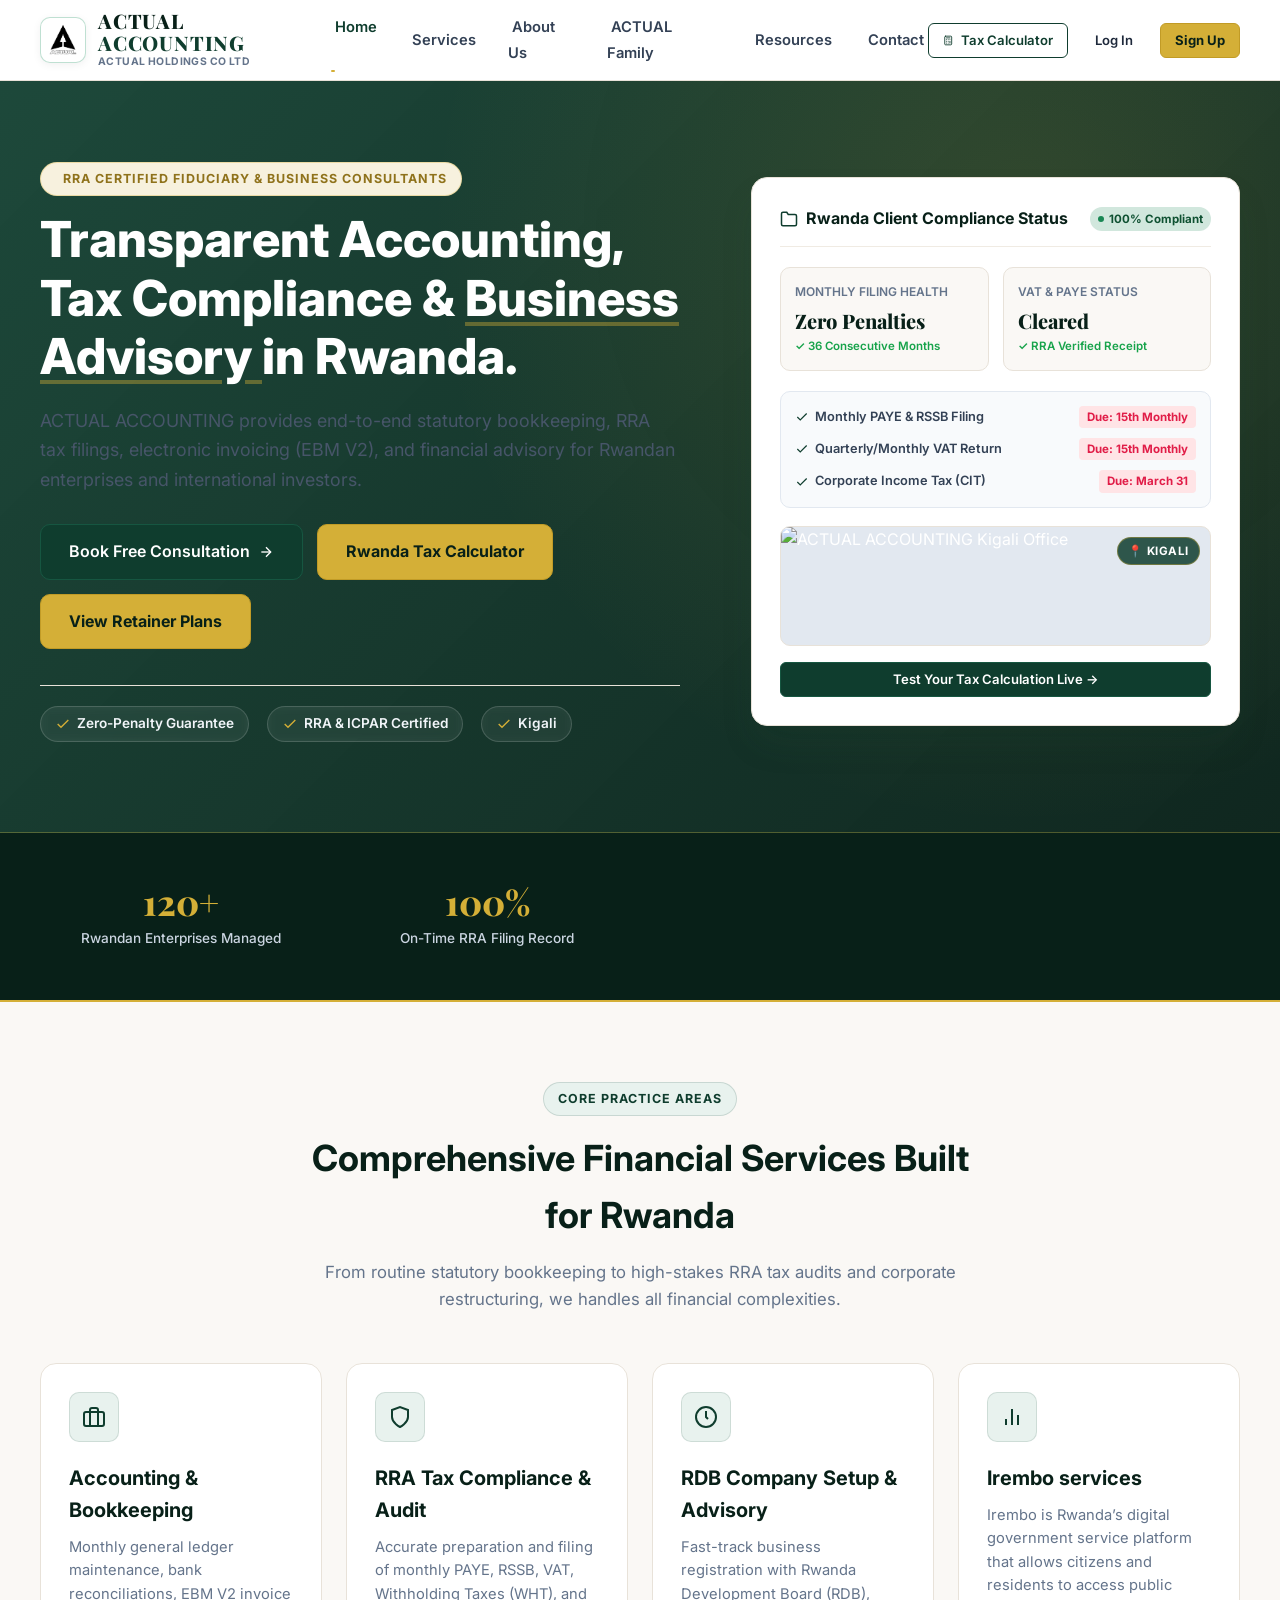
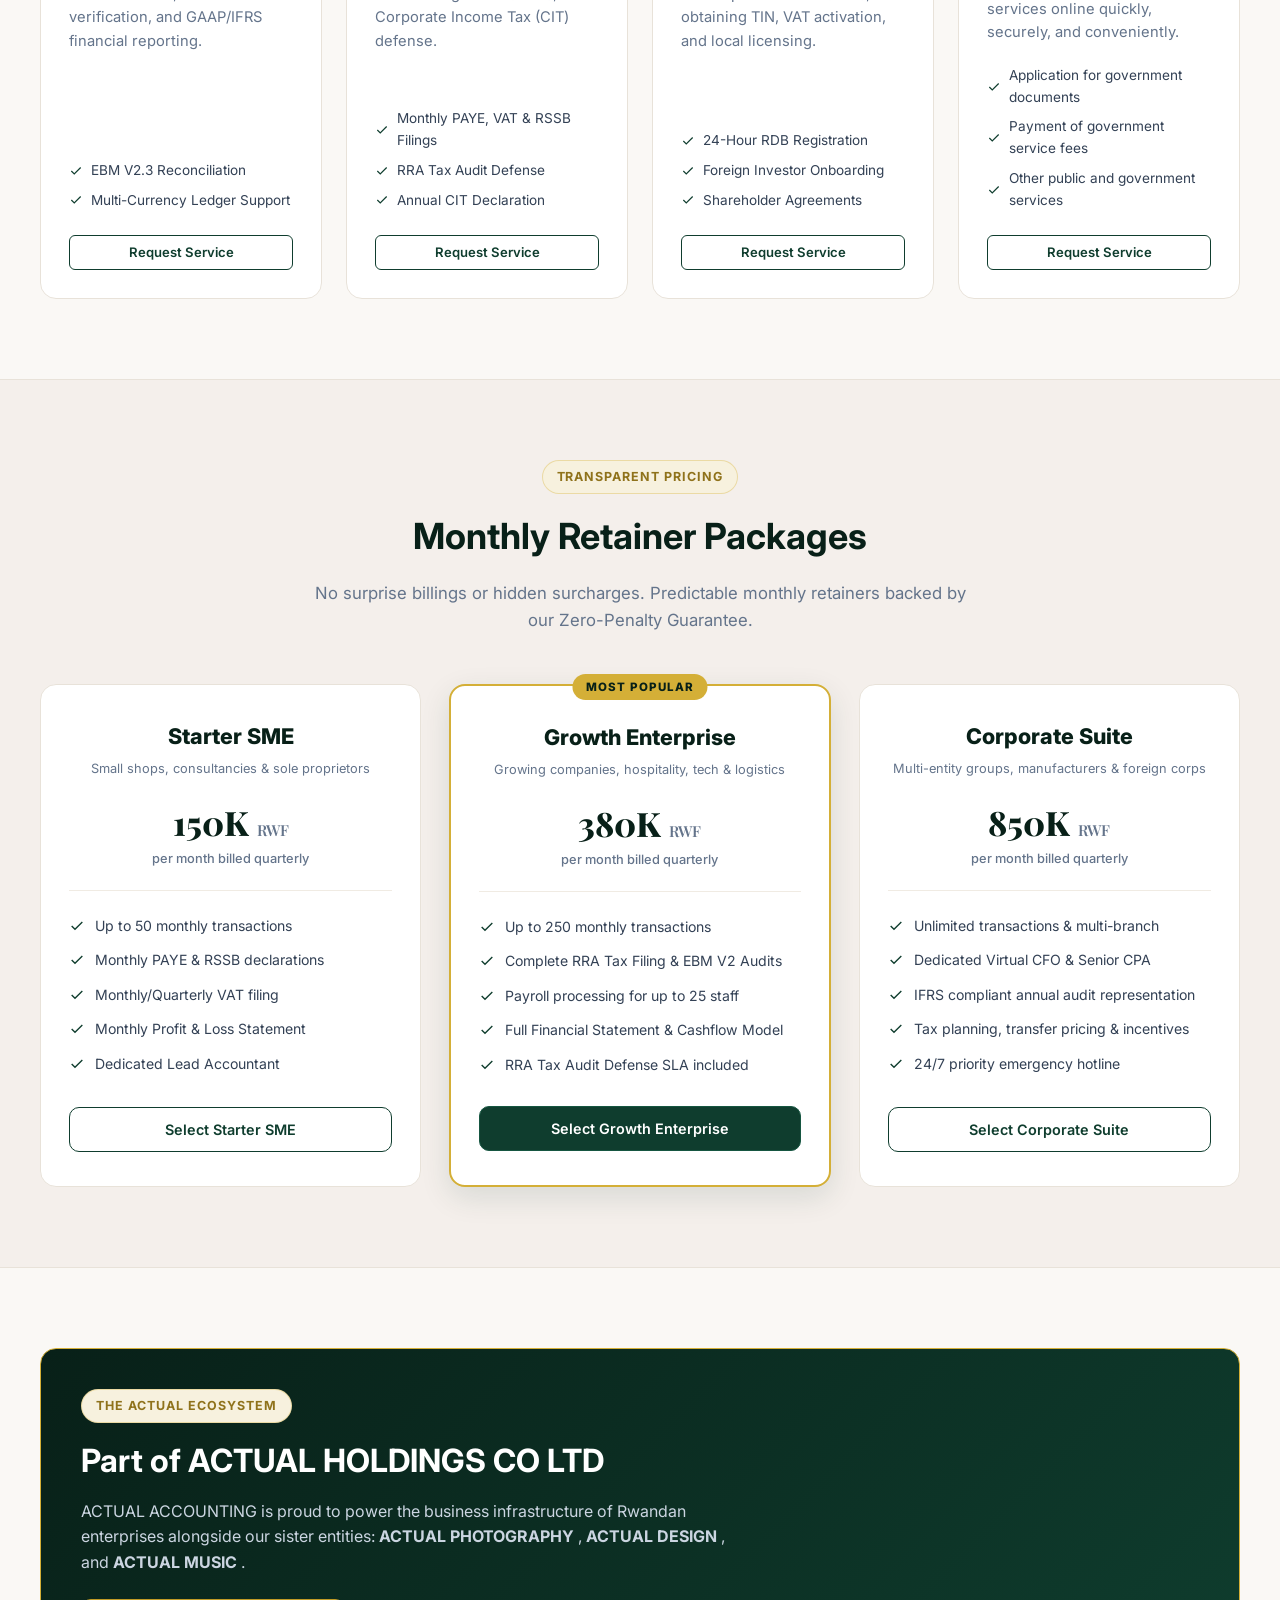
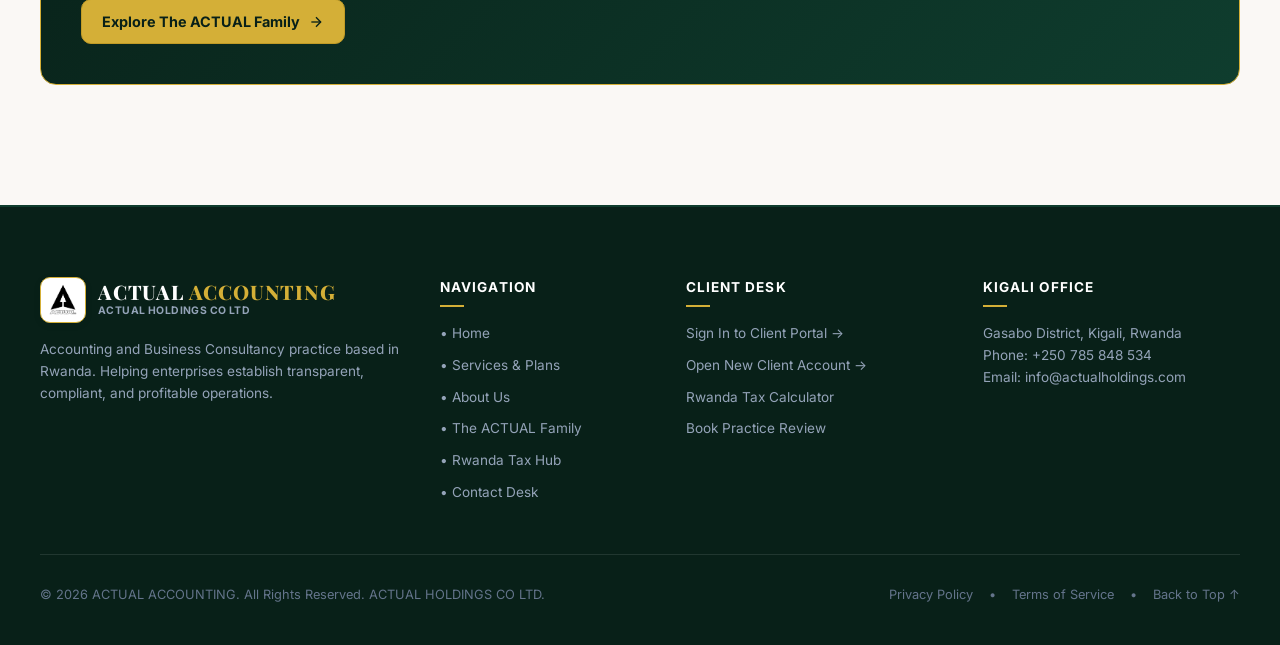
==== index.html @ 51adb491 "Add files via upload" ====
<!doctype html>
<!DOCTYPE html>
<html class="scroll-smooth" lang="en">
 <head>
  <meta charset="utf-8"/>
  <meta content="width=device-width, initial-scale=1.0" name="viewport"/>
  <title>
   ACTUAL ACCOUNTING | Business Consultancy &amp; Accounting Practice in Rwanda
  </title>
  <meta content="ACTUAL ACCOUNTING is an accounting and business consultancy practice based in Rwanda. A trading name (BDA) of ACTUAL HOLDINGS CO LTD." name="description"/>
  <!-- Google Fonts -->
  <link href="https://fonts.googleapis.com" rel="preconnect"/>
  <link crossorigin="" href="https://fonts.gstatic.com" rel="preconnect"/>
  <link href="https://fonts.googleapis.com/css2?family=Inter:wght@300;400;500;600;700;800&amp;family=Playfair+Display:ital,wght@0,400;0,600;0,700;0,800;1,400;1,600&amp;display=swap" rel="stylesheet"/>
  <link href="style.css" rel="stylesheet"/>
 </head>
 <body>
  <header class="navbar">
   <div class="container nav-container">
    <a class="brand-logo-link" href="#home" id="brand-logo-btn" onclick="navigateTo('home')" title="ACTUAL HOLDING - Home">
     <div class="brand-emblem">
      <img alt="ACTUAL HOLDING CO LTD Logo" src="actual-logo.jpeg"/>
     </div>
     <div class="brand-text-col">
      <div class="brand-main-title">
       ACTUAL
       <span>
        ACCOUNTING
       </span>
      </div>
      <div class="brand-tagline">
       ACTUAL HOLDINGS CO LTD
      </div>
     </div>
    </a>
    <!-- Desktop Navigation Links -->
    <nav>
     <ul class="nav-links">
      <li>
       <a class="nav-link" data-page="home" href="#home" onclick="navigateTo('home')">
        Home
       </a>
      </li>
      <li>
       <a class="nav-link" data-page="services" href="#services" onclick="navigateTo('services')">
        Services
       </a>
      </li>
      <li>
       <a class="nav-link" data-page="about" href="#about" onclick="navigateTo('about')">
        About Us
       </a>
      </li>
      <li>
       <a class="nav-link" data-page="family" href="#family" onclick="navigateTo('family')">
        ACTUAL Family
       </a>
      </li>
      <li>
       <a class="nav-link" data-page="resources" href="#resources" onclick="navigateTo('resources')">
        Resources
       </a>
      </li>
      <li>
       <a class="nav-link" data-page="contact" href="#contact" onclick="navigateTo('contact')">
        Contact
       </a>
      </li>
     </ul>
    </nav>
    <!-- Right Header Action Controls -->
    <div class="nav-actions">
     <button class="btn btn-outline btn-sm btn-calculator-nav" id="nav-calc-btn" onclick="openTaxModal()">
      <svg fill="none" height="15" stroke="currentColor" stroke-linecap="round" stroke-linejoin="round" stroke-width="2" viewbox="0 0 24 24" width="15">
       <rect height="20" rx="2" width="16" x="4" y="2">
       </rect>
       <line x1="8" x2="16" y1="6" y2="6">
       </line>
       <line x1="16" x2="16" y1="14" y2="18">
       </line>
       <path d="M16 10h.01">
       </path>
       <path d="M12 10h.01">
       </path>
       <path d="M8 10h.01">
       </path>
       <path d="M12 14h.01">
       </path>
       <path d="M8 14h.01">
       </path>
       <path d="M12 18h.01">
       </path>
       <path d="M8 18h.01">
       </path>
      </svg>
      <span>
       Tax Calculator
      </span>
     </button>
     <button class="btn btn-ghost btn-sm" id="nav-auth-btn" onclick="navigateTo('login')">
      Log In
     </button>
     <button class="btn btn-gold btn-sm" id="nav-signup-btn" onclick="navigateTo('signup')">
      Sign Up
     </button>
     <!-- Mobile Menu Trigger Button -->
     <button aria-label="Open Navigation Menu" class="mobile-menu-btn" onclick="openMobileMenu()">
      <svg fill="none" height="22" stroke="currentColor" stroke-width="2" viewbox="0 0 24 24" width="22">
       <line x1="3" x2="21" y1="12" y2="12">
       </line>
       <line x1="3" x2="21" y1="6" y2="6">
       </line>
       <line x1="3" x2="21" y1="18" y2="18">
       </line>
      </svg>
     </button>
    </div>
   </div>
  </header>
  <div class="mobile-drawer-overlay" id="mobile-drawer-overlay" onclick="closeMobileMenu()">
   <div class="mobile-drawer" onclick="event.stopPropagation()">
    <div class="drawer-header">
     <div style="display:flex; align-items:center; gap:10px;">
      <div class="brand-emblem" style="width:36px; height:36px;">
       <img alt="ACTUAL HOLDINGS CO LTD Logo" src="actual-logo.jpeg"/>
      </div>
      <div class="brand-main-title" style="font-size: 1.05rem;">
       ACTUAL
       <span>
        ACCOUNTING
       </span>
      </div>
     </div>
     <button class="btn btn-ghost btn-sm" onclick="closeMobileMenu()" style="font-size:1.2rem;">
      ✕
     </button>
    </div>
    <ul class="drawer-links">
     <li>
      <a class="drawer-link" data-page="home" href="#home" onclick="navigateTo('home')">
       Home
       <span>
        →
       </span>
      </a>
     </li>
     <li>
      <a class="drawer-link" data-page="services" href="#services" onclick="navigateTo('services')">
       Services
       <span>
        →
       </span>
      </a>
     </li>
     <li>
      <a class="drawer-link" data-page="about" href="#about" onclick="navigateTo('about')">
       About Us
       <span>
        →
       </span>
      </a>
     </li>
     <li>
      <a class="drawer-link" data-page="family" href="#family" onclick="navigateTo('family')">
       ACTUAL Family
       <span>
        →
       </span>
      </a>
     </li>
     <li>
      <a class="drawer-link" data-page="resources" href="#resources" onclick="navigateTo('resources')">
       Rwanda Tax Hub
       <span>
        →
       </span>
      </a>
     </li>
     <li>
      <a class="drawer-link" data-page="contact" href="#contact" onclick="navigateTo('contact')">
       Contact
       <span>
        →
       </span>
      </a>
     </li>
    </ul>
    <div class="drawer-actions">
     <button class="btn btn-outline" onclick="closeMobileMenu(); openTaxModal();">
      Rwanda Tax Calculator
     </button>
     <button class="btn btn-primary" onclick="closeMobileMenu(); openConsultationModal();">
      Book Consultation
     </button>
    </div>
   </div>
  </div>
  <div class="page-view active" id="page-home">
   <!-- Hero Section -->
   <section class="hero-section">
    <div class="container hero-grid">
     <div class="hero-content">
      <div class="section-badge gold-badge">
       <path d="M12 22s8-4 8-10V5l-8-3-8 3v7c0 6 8 10 8 10z">
       </path>
       <span>
        RRA Certified Fiduciary &amp; Business Consultants
       </span>
      </div>
      <h1 class="hero-title">
       Transparent Accounting, Tax Compliance &amp;
       <span class="highlight">
        Business Advisory
       </span>
       in Rwanda.
      </h1>
      <p class="hero-desc">
       ACTUAL ACCOUNTING provides end-to-end statutory bookkeeping, RRA tax filings, electronic invoicing (EBM V2), and financial advisory for Rwandan enterprises and international investors.
      </p>
      <div class="hero-ctas">
       <button class="btn btn-primary btn-lg" onclick="openConsultationModal()">
        <span>
         Book Free Consultation
        </span>
        <svg fill="none" height="16" stroke="currentColor" stroke-width="2" viewbox="0 0 24 24" width="16">
         <line x1="5" x2="19" y1="12" y2="12">
         </line>
         <polyline points="12 5 19 12 12 19">
         </polyline>
        </svg>
       </button>
       <button class="btn btn-gold btn-lg" onclick="openTaxModal()">
        <span>
         Rwanda Tax Calculator
        </span>
       </button>
       <button class="btn btn-gold btn-lg" onclick="navigateTo('services')">
        <span>
         View Retainer Plans
        </span>
       </button>
      </div>
      <div class="hero-trust-pills">
       <div class="trust-item">
        <svg fill="none" stroke="currentColor" stroke-width="2" viewbox="0 0 24 24">
         <polyline points="20 6 9 17 4 12">
         </polyline>
        </svg>
        <span>
         Zero-Penalty Guarantee
        </span>
       </div>
       <div class="trust-item">
        <svg fill="none" stroke="currentColor" stroke-width="2" viewbox="0 0 24 24">
         <polyline points="20 6 9 17 4 12">
         </polyline>
        </svg>
        <span>
         RRA &amp; ICPAR Certified
        </span>
       </div>
       <div class="trust-item">
        <svg fill="none" stroke="currentColor" stroke-width="2" viewbox="0 0 24 24">
         <polyline points="20 6 9 17 4 12">
         </polyline>
        </svg>
        <span>
         Kigali
        </span>
       </div>
      </div>
     </div>
     <!-- Hero Visual Preview Card -->
     <div class="hero-visual">
      <div class="hero-card">
       <div class="hero-card-header">
        <div class="hero-card-title">
         <svg fill="none" height="18" stroke="#0F3D2E" stroke-width="2" viewbox="0 0 24 24" width="18">
          <path d="M22 19a2 2 0 0 1-2 2H4a2 2 0 0 1-2-2V5a2 2 0 0 1 2-2h5l2 3h9a2 2 0 0 1 2 2z">
          </path>
         </svg>
         <span>
          Rwanda Client Compliance Status
         </span>
        </div>
        <div class="status-badge-active">
         <span class="status-dot">
         </span>
         <span>
          100% Compliant
         </span>
        </div>
       </div>
       <div class="hero-stats-row">
        <div class="stat-box">
         <div class="stat-box-label">
          Monthly Filing Health
         </div>
         <div class="stat-box-value">
          Zero Penalties
         </div>
         <div class="stat-box-sub">
          ✓ 36 Consecutive Months
         </div>
        </div>
        <div class="stat-box">
         <div class="stat-box-label">
          VAT &amp; PAYE Status
         </div>
         <div class="stat-box-value">
          Cleared
         </div>
         <div class="stat-box-sub">
          ✓ RRA Verified Receipt
         </div>
        </div>
       </div>
       <div class="compliance-timeline">
        <div class="timeline-item">
         <span class="timeline-name">
          <svg fill="none" height="14" stroke="#0F3D2E" stroke-width="2" viewbox="0 0 24 24" width="14">
           <polyline points="20 6 9 17 4 12">
           </polyline>
          </svg>
          Monthly PAYE &amp; RSSB Filing
         </span>
         <span class="timeline-date">
          Due: 15th Monthly
         </span>
        </div>
        <div class="timeline-item">
         <span class="timeline-name">
          <svg fill="none" height="14" stroke="#0F3D2E" stroke-width="2" viewbox="0 0 24 24" width="14">
           <polyline points="20 6 9 17 4 12">
           </polyline>
          </svg>
          Quarterly/Monthly VAT Return
         </span>
         <span class="timeline-date">
          Due: 15th Monthly
         </span>
        </div>
        <div class="timeline-item">
         <span class="timeline-name">
          <svg fill="none" height="14" stroke="#0F3D2E" stroke-width="2" viewbox="0 0 24 24" width="14">
           <polyline points="20 6 9 17 4 12">
           </polyline>
          </svg>
          Corporate Income Tax (CIT)
         </span>
         <span class="timeline-date">
          Due: March 31
         </span>
        </div>
       </div>
       <!-- Draft HQ Photo Slot in Hero Card -->
       <div class="draft-image-slot" style="margin-top:18px; height:120px;">
        <img alt="ACTUAL ACCOUNTING Kigali Office" referrerpolicy="no-referrer" src="/src/assets/images/hero_office_kigali_1786742261109.jpg"/>
        <span class="draft-badge">
         📍 Kigali
        </span>
       </div>
       <div style="margin-top:16px; text-align:center;">
        <button class="btn btn-primary btn-sm" onclick="openTaxModal()" style="width:100%;">
         Test Your Tax Calculation Live →
        </button>
       </div>
      </div>
     </div>
    </div>
   </section>
   <!-- Trust Metrics Strip -->
   <section class="metrics-strip">
    <div class="container">
     <div class="metrics-grid">
      <div class="metric-item">
       <div class="metric-num">
        120+
       </div>
       <div class="metric-label">
        Rwandan Enterprises Managed
       </div>
      </div>
      <div class="metric-item">
       <div class="metric-num">
        100%
       </div>
       <div class="metric-label">
        On-Time RRA Filing Record
       </div>
      </div>
     </div>
    </div>
   </section>
   <!-- Practice Areas Overview -->
   <section class="section-py">
    <div class="container">
     <div class="section-header">
      <div class="section-badge">
       Core Practice Areas
      </div>
      <h2 class="section-title">
       Comprehensive Financial Services Built for Rwanda
      </h2>
      <p class="section-subtitle">
       From routine statutory bookkeeping to high-stakes RRA tax audits and corporate restructuring, we handles all financial complexities.
      </p>
     </div>
     <div class="cards-grid">
      <!-- Card 1 -->
      <div class="card">
       <div class="card-icon">
        <svg fill="none" height="24" stroke="currentColor" stroke-width="2" viewbox="0 0 24 24" width="24">
         <rect height="14" rx="2" ry="2" width="20" x="2" y="7">
         </rect>
         <path d="M16 21V5a2 2 0 0 0-2-2h-4a2 2 0 0 0-2 2v16">
         </path>
        </svg>
       </div>
       <h3 class="card-title">
        Accounting &amp; Bookkeeping
       </h3>
       <p class="card-desc">
        Monthly general ledger maintenance, bank reconciliations, EBM V2 invoice verification, and GAAP/IFRS financial reporting.
       </p>
       <ul class="card-features">
        <li>
         <svg fill="none" stroke="currentColor" stroke-width="2" viewbox="0 0 24 24">
          <polyline points="20 6 9 17 4 12">
          </polyline>
         </svg>
         EBM V2.3 Reconciliation
        </li>
        <li>
         <svg fill="none" stroke="currentColor" stroke-width="2" viewbox="0 0 24 24">
          <polyline points="20 6 9 17 4 12">
          </polyline>
         </svg>
         Multi-Currency Ledger Support
        </li>
       </ul>
       <button class="btn btn-outline btn-sm" onclick="openConsultationModal('Accounting &amp; Bookkeeping')">
        Request Service
       </button>
      </div>
      <!-- Card 2 -->
      <div class="card">
       <div class="card-icon">
        <svg fill="none" height="24" stroke="currentColor" stroke-width="2" viewbox="0 0 24 24" width="24">
         <path d="M12 22s8-4 8-10V5l-8-3-8 3v7c0 6 8 10 8 10z">
         </path>
        </svg>
       </div>
       <h3 class="card-title">
        RRA Tax Compliance &amp; Audit
       </h3>
       <p class="card-desc">
        Accurate preparation and filing of monthly PAYE, RSSB, VAT, Withholding Taxes (WHT), and Corporate Income Tax (CIT) defense.
       </p>
       <ul class="card-features">
        <li>
         <svg fill="none" stroke="currentColor" stroke-width="2" viewbox="0 0 24 24">
          <polyline points="20 6 9 17 4 12">
          </polyline>
         </svg>
         Monthly PAYE, VAT &amp; RSSB Filings
        </li>
        <li>
         <svg fill="none" stroke="currentColor" stroke-width="2" viewbox="0 0 24 24">
          <polyline points="20 6 9 17 4 12">
          </polyline>
         </svg>
         RRA Tax Audit Defense
        </li>
        <li>
         <svg fill="none" stroke="currentColor" stroke-width="2" viewbox="0 0 24 24">
          <polyline points="20 6 9 17 4 12">
          </polyline>
         </svg>
         Annual CIT Declaration
        </li>
       </ul>
       <button class="btn btn-outline btn-sm" onclick="openConsultationModal('RRA Tax Compliance')">
        Request Service
       </button>
      </div>
      <!-- Card 3 -->
      <div class="card">
       <div class="card-icon">
        <svg fill="none" height="24" stroke="currentColor" stroke-width="2" viewbox="0 0 24 24" width="24">
         <circle cx="12" cy="12" r="10">
         </circle>
         <polyline points="12 6 12 12 14 14">
         </polyline>
        </svg>
       </div>
       <h3 class="card-title">
        RDB Company Setup &amp; Advisory
       </h3>
       <p class="card-desc">
        Fast-track business registration with Rwanda Development Board (RDB), obtaining TIN, VAT activation, and local licensing.
       </p>
       <ul class="card-features">
        <li>
         <svg fill="none" stroke="currentColor" stroke-width="2" viewbox="0 0 24 24">
          <polyline points="20 6 9 17 4 12">
          </polyline>
         </svg>
         24-Hour RDB Registration
        </li>
        <li>
         <svg fill="none" stroke="currentColor" stroke-width="2" viewbox="0 0 24 24">
          <polyline points="20 6 9 17 4 12">
          </polyline>
         </svg>
         Foreign Investor Onboarding
        </li>
        <li>
         <svg fill="none" stroke="currentColor" stroke-width="2" viewbox="0 0 24 24">
          <polyline points="20 6 9 17 4 12">
          </polyline>
         </svg>
         Shareholder Agreements
        </li>
       </ul>
       <button class="btn btn-outline btn-sm" onclick="openConsultationModal('RDB Company Setup')">
        Request Service
       </button>
      </div>
      <!-- Card 4 -->
      <div class="card">
       <div class="card-icon">
        <svg fill="none" height="24" stroke="currentColor" stroke-width="2" viewbox="0 0 24 24" width="24">
         <line x1="18" x2="18" y1="20" y2="10">
         </line>
         <line x1="12" x2="12" y1="20" y2="4">
         </line>
         <line x1="6" x2="6" y1="20" y2="14">
         </line>
        </svg>
       </div>
       <h3 class="card-title">
        Irembo services
       </h3>
       <p class="card-desc">
        Irembo is Rwanda’s digital government service platform that allows citizens and residents to access public services online quickly, securely, and conveniently.
       </p>
       <ul class="card-features">
        <li>
         <svg fill="none" stroke="currentColor" stroke-width="2" viewbox="0 0 24 24">
          <polyline points="20 6 9 17 4 12">
          </polyline>
         </svg>
         Application for government documents
        </li>
        <li>
         <svg fill="none" stroke="currentColor" stroke-width="2" viewbox="0 0 24 24">
          <polyline points="20 6 9 17 4 12">
          </polyline>
         </svg>
         Payment of government service fees
        </li>
        <li>
         <svg fill="none" stroke="currentColor" stroke-width="2" viewbox="0 0 24 24">
          <polyline points="20 6 9 17 4 12">
          </polyline>
         </svg>
         Other public and government services
        </li>
       </ul>
       <button class="btn btn-outline btn-sm" onclick="openConsultationModal('irembo servises')">
        Request Service
       </button>
      </div>
     </div>
    </div>
   </section>
   <!-- Monthly Retainer Pricing Plans -->
   <section class="section-py" style="background-color: var(--color-surface-subtle); border-top: 1px solid var(--color-border); border-bottom: 1px solid var(--color-border);">
    <div class="container">
     <div class="section-header">
      <div class="section-badge gold-badge">
       Transparent Pricing
      </div>
      <h2 class="section-title">
       Monthly Retainer Packages
      </h2>
      <p class="section-subtitle">
       No surprise billings or hidden surcharges. Predictable monthly retainers backed by our Zero-Penalty Guarantee.
      </p>
     </div>
     <div class="pricing-grid">
      <!-- Plan 1 -->
      <div class="pricing-card">
       <div class="pricing-header">
        <div class="plan-name">
         Starter SME
        </div>
        <div class="plan-target">
         Small shops, consultancies &amp; sole proprietors
        </div>
        <div class="plan-price">
         150K
         <span class="plan-currency">
          RWF
         </span>
        </div>
        <div class="plan-period">
         per month billed quarterly
        </div>
       </div>
       <ul class="pricing-features">
        <li>
         <svg fill="none" stroke="currentColor" stroke-width="2" viewbox="0 0 24 24">
          <polyline points="20 6 9 17 4 12">
          </polyline>
         </svg>
         Up to 50 monthly transactions
        </li>
        <li>
         <svg fill="none" stroke="currentColor" stroke-width="2" viewbox="0 0 24 24">
          <polyline points="20 6 9 17 4 12">
          </polyline>
         </svg>
         Monthly PAYE &amp; RSSB declarations
        </li>
        <li>
         <svg fill="none" stroke="currentColor" stroke-width="2" viewbox="0 0 24 24">
          <polyline points="20 6 9 17 4 12">
          </polyline>
         </svg>
         Monthly/Quarterly VAT filing
        </li>
        <li>
         <svg fill="none" stroke="currentColor" stroke-width="2" viewbox="0 0 24 24">
          <polyline points="20 6 9 17 4 12">
          </polyline>
         </svg>
         Monthly Profit &amp; Loss Statement
        </li>
        <li>
         <svg fill="none" stroke="currentColor" stroke-width="2" viewbox="0 0 24 24">
          <polyline points="20 6 9 17 4 12">
          </polyline>
         </svg>
         Dedicated Lead Accountant
        </li>
       </ul>
       <button class="btn btn-outline" onclick="openConsultationModal('Starter SME Plan - 150,000 RWF')">
        Select Starter SME
       </button>
      </div>
      <!-- Plan 2 (Featured) -->
      <div class="pricing-card featured">
       <div class="pricing-badge">
        Most Popular
       </div>
       <div class="pricing-header">
        <div class="plan-name">
         Growth Enterprise
        </div>
        <div class="plan-target">
         Growing companies, hospitality, tech &amp; logistics
        </div>
        <div class="plan-price">
         380K
         <span class="plan-currency">
          RWF
         </span>
        </div>
        <div class="plan-period">
         per month billed quarterly
        </div>
       </div>
       <ul class="pricing-features">
        <li>
         <svg fill="none" stroke="currentColor" stroke-width="2" viewbox="0 0 24 24">
          <polyline points="20 6 9 17 4 12">
          </polyline>
         </svg>
         Up to 250 monthly transactions
        </li>
        <li>
         <svg fill="none" stroke="currentColor" stroke-width="2" viewbox="0 0 24 24">
          <polyline points="20 6 9 17 4 12">
          </polyline>
         </svg>
         Complete RRA Tax Filing &amp; EBM V2 Audits
        </li>
        <li>
         <svg fill="none" stroke="currentColor" stroke-width="2" viewbox="0 0 24 24">
          <polyline points="20 6 9 17 4 12">
          </polyline>
         </svg>
         Payroll processing for up to 25 staff
        </li>
        <li>
         <svg fill="none" stroke="currentColor" stroke-width="2" viewbox="0 0 24 24">
          <polyline points="20 6 9 17 4 12">
          </polyline>
         </svg>
         Full Financial Statement &amp; Cashflow Model
        </li>
        <li>
         <svg fill="none" stroke="currentColor" stroke-width="2" viewbox="0 0 24 24">
          <polyline points="20 6 9 17 4 12">
          </polyline>
         </svg>
         RRA Tax Audit Defense SLA included
        </li>
       </ul>
       <button class="btn btn-primary" onclick="openConsultationModal('Growth Enterprise Plan - 380,000 RWF')">
        Select Growth Enterprise
       </button>
      </div>
      <!-- Plan 3 -->
      <div class="pricing-card">
       <div class="pricing-header">
        <div class="plan-name">
         Corporate Suite
        </div>
        <div class="plan-target">
         Multi-entity groups, manufacturers &amp; foreign corps
        </div>
        <div class="plan-price">
         850K
         <span class="plan-currency">
          RWF
         </span>
        </div>
        <div class="plan-period">
         per month billed quarterly
        </div>
       </div>
       <ul class="pricing-features">
        <li>
         <svg fill="none" stroke="currentColor" stroke-width="2" viewbox="0 0 24 24">
          <polyline points="20 6 9 17 4 12">
          </polyline>
         </svg>
         Unlimited transactions &amp; multi-branch
        </li>
        <li>
         <svg fill="none" stroke="currentColor" stroke-width="2" viewbox="0 0 24 24">
          <polyline points="20 6 9 17 4 12">
          </polyline>
         </svg>
         Dedicated Virtual CFO &amp; Senior CPA
        </li>
        <li>
         <svg fill="none" stroke="currentColor" stroke-width="2" viewbox="0 0 24 24">
          <polyline points="20 6 9 17 4 12">
          </polyline>
         </svg>
         IFRS compliant annual audit representation
        </li>
        <li>
         <svg fill="none" stroke="currentColor" stroke-width="2" viewbox="0 0 24 24">
          <polyline points="20 6 9 17 4 12">
          </polyline>
         </svg>
         Tax planning, transfer pricing &amp; incentives
        </li>
        <li>
         <svg fill="none" stroke="currentColor" stroke-width="2" viewbox="0 0 24 24">
          <polyline points="20 6 9 17 4 12">
          </polyline>
         </svg>
         24/7 priority emergency hotline
        </li>
       </ul>
       <button class="btn btn-outline" onclick="openConsultationModal('Corporate Suite Plan - 850,000 RWF')">
        Select Corporate Suite
       </button>
      </div>
     </div>
    </div>
   </section>
   <!-- The ACTUAL Family Banner Callout -->
   <section class="section-py">
    <div class="container">
     <div class="family-intro-banner">
      <div style="max-width: 650px;">
       <div class="section-badge gold-badge" style="margin-bottom:12px;">
        The ACTUAL Ecosystem
       </div>
       <h2 style="color:#FFF; font-size:2rem; margin-bottom:12px;">
        Part of ACTUAL HOLDINGS CO LTD
       </h2>
       <p style="color:#CBD5E1; font-size:1rem; line-height:1.6; margin-bottom:24px;">
        ACTUAL ACCOUNTING is proud to power the business infrastructure of Rwandan enterprises alongside our sister entities:
        <strong>
         ACTUAL PHOTOGRAPHY
        </strong>
        ,
        <strong>
         ACTUAL DESIGN
        </strong>
        , and
        <strong>
         ACTUAL MUSIC
        </strong>
        .
       </p>
       <button class="btn btn-gold" onclick="navigateTo('family')">
        <span>
         Explore The ACTUAL Family
        </span>
        <svg fill="none" height="16" stroke="currentColor" stroke-width="2" viewbox="0 0 24 24" width="16">
         <line x1="5" x2="19" y1="12" y2="12">
         </line>
         <polyline points="12 5 19 12 12 19">
         </polyline>
        </svg>
       </button>
      </div>
     </div>
    </div>
   </section>
  </div>
  <div class="page-view" id="page-services">
   <section class="section-py" style="background:var(--color-surface-subtle); border-bottom:1px solid var(--color-border);">
    <div class="container">
     <div class="section-header">
      <div class="section-badge">
       Practice Areas &amp; Retainers
      </div>
      <h1 class="section-title">
       Our Practice Services
      </h1>
      <p class="section-subtitle">
       Clear scope, transparent deliverable schedules, and guaranteed statutory compliance for Rwandan businesses.
      </p>
     </div>
    </div>
   </section>
   <section class="section-py">
    <div class="container">
     <div class="cards-grid" style="margin-bottom:60px;">
      <!-- Service 1 Detail -->
      <div class="card">
       <div class="card-icon">
        <svg fill="none" height="24" stroke="currentColor" stroke-width="2" viewbox="0 0 24 24" width="24">
         <rect height="18" rx="2" ry="2" width="18" x="3" y="3">
         </rect>
         <line x1="3" x2="21" y1="9" y2="9">
         </line>
         <line x1="9" x2="9" y1="21" y2="9">
         </line>
        </svg>
       </div>
       <h3 class="card-title">
        Bookkeeping &amp; Financial Accounts
       </h3>
       <p class="card-desc">
        We convert your raw physical receipts, invoices, and bank statements into rigorous cloud-based ledgers mapped to Rwandan accounting standards.
       </p>
       <ul class="card-features">
        <li>
         <svg fill="none" stroke="currentColor" stroke-width="2" viewbox="0 0 24 24">
          <polyline points="20 6 9 17 4 12">
          </polyline>
         </svg>
         Cloud Ledger Setup (QuickBooks / Zoho / Xero)
        </li>
        <li>
         <svg fill="none" stroke="currentColor" stroke-width="2" viewbox="0 0 24 24">
          <polyline points="20 6 9 17 4 12">
          </polyline>
         </svg>
         Monthly Balance Sheet &amp; Trial Balance
        </li>
        <li>
         <svg fill="none" stroke="currentColor" stroke-width="2" viewbox="0 0 24 24">
          <polyline points="20 6 9 17 4 12">
          </polyline>
         </svg>
         EBM V2 Invoice Cross-Validation
        </li>
        <li>
         <svg fill="none" stroke="currentColor" stroke-width="2" viewbox="0 0 24 24">
          <polyline points="20 6 9 17 4 12">
          </polyline>
         </svg>
         Accounts Payable &amp; Receivable Aging
        </li>
       </ul>
       <button class="btn btn-primary btn-sm" onclick="openConsultationModal('Bookkeeping &amp; Financial Accounts')">
        Inquire for Your Business
       </button>
      </div>
      <!-- Service 2 Detail -->
      <div class="card">
       <div class="card-icon">
        <svg fill="none" height="24" stroke="currentColor" stroke-width="2" viewbox="0 0 24 24" width="24">
         <path d="M14 2H6a2 2 0 0 0-2 2v16a2 2 0 0 0 2 2h12a2 2 0 0 0 2-2V8z">
         </path>
         <polyline points="14 2 14 8 20 8">
         </polyline>
         <line x1="16" x2="8" y1="13" y2="13">
         </line>
         <line x1="16" x2="8" y1="17" y2="17">
         </line>
         <polyline points="10 9 9 9 8 9">
         </polyline>
        </svg>
       </div>
       <h3 class="card-title">
        RRA Tax Filings &amp; Audit Defense
       </h3>
       <p class="card-desc">
        Eliminate penalties permanently. We handle your entire electronic tax declaration lifecycle with Rwanda Revenue Authority.
       </p>
       <ul class="card-features">
        <li>
         <svg fill="none" stroke="currentColor" stroke-width="2" viewbox="0 0 24 24">
          <polyline points="20 6 9 17 4 12">
          </polyline>
         </svg>
         Monthly PAYE &amp; RSSB declarations by 15th
        </li>
        <li>
         <svg fill="none" stroke="currentColor" stroke-width="2" viewbox="0 0 24 24">
          <polyline points="20 6 9 17 4 12">
          </polyline>
         </svg>
         Value Added Tax (VAT) monthly/quarterly
        </li>
        <li>
         <svg fill="none" stroke="currentColor" stroke-width="2" viewbox="0 0 24 24">
          <polyline points="20 6 9 17 4 12">
          </polyline>
         </svg>
         Annual Corporate Income Tax (CIT) 28%
        </li>
        <li>
         <svg fill="none" stroke="currentColor" stroke-width="2" viewbox="0 0 24 24">
          <polyline points="20 6 9 17 4 12">
          </polyline>
         </svg>
         Comprehensive RRA desk/field audit representation
        </li>
       </ul>
       <button class="btn btn-primary btn-sm" onclick="openConsultationModal('RRA Tax Filings')">
        Inquire for Your Business
       </button>
      </div>
      <!-- Service 3 Detail -->
      <div class="card">
       <div class="card-icon">
        <svg fill="none" height="24" stroke="currentColor" stroke-width="2" viewbox="0 0 24 24" width="24">
         <circle cx="12" cy="12" r="10">
         </circle>
         <polyline points="12 6 12 12 14 14">
         </polyline>
        </svg>
       </div>
       <h3 class="card-title">
        Rwanda Company Registration &amp; Licensing
       </h3>
       <p class="card-desc">
        Establishing your legal entity in Rwanda with full foreign investor assistance, RDB certificate generation, and opening bank accounts.
       </p>
       <ul class="card-features">
        <li>
         <svg fill="none" stroke="currentColor" stroke-width="2" viewbox="0 0 24 24">
          <polyline points="20 6 9 17 4 12">
          </polyline>
         </svg>
         24-Hour RDB Incorporation
        </li>
        <li>
         <svg fill="none" stroke="currentColor" stroke-width="2" viewbox="0 0 24 24">
          <polyline points="20 6 9 17 4 12">
          </polyline>
         </svg>
         TIN Issuance &amp; VAT Registration
        </li>
        <li>
         <svg fill="none" stroke="currentColor" stroke-width="2" viewbox="0 0 24 24">
          <polyline points="20 6 9 17 4 12">
          </polyline>
         </svg>
         EBM V2 software setup
        </li>
        <li>
         <svg fill="none" stroke="currentColor" stroke-width="2" viewbox="0 0 24 24">
          <polyline points="20 6 9 17 4 12">
          </polyline>
         </svg>
         Corporate Bank Account opening support
        </li>
       </ul>
       <button class="btn btn-primary btn-sm" onclick="openConsultationModal('Rwanda Company Registration')">
        Inquire for Your Business
       </button>
      </div>
     </div>
     <!-- Onboarding 3-Step Process -->
     <div class="section-header">
      <div class="section-badge">
       How It Works
      </div>
      <h2 class="section-title">
       The 3-Step Client Journey
      </h2>
     </div>
     <div class="pillars-grid">
      <div class="pillar-card">
       <div class="pillar-num">
        01
       </div>
       <h3 style="font-size:1.15rem; margin-bottom:8px;">
        Discovery &amp; Books Audit
       </h3>
       <p class="text-muted" style="font-size:0.9rem;">
        We review your prior tax declarations, verify pending liabilities with RRA, and perform a complete ledger health check.
       </p>
      </div>
      <div class="pillar-card">
       <div class="pillar-num">
        02
       </div>
       <h3 style="font-size:1.15rem; margin-bottom:8px;">
        Cleanup &amp; System Setup
       </h3>
       <p class="text-muted" style="font-size:0.9rem;">
        We bring your books up to date, resolve past discrepancies, configure your EBM V2 pipeline, and establish digital document flows.
       </p>
      </div>
      <div class="pillar-card">
       <div class="pillar-num">
        03
       </div>
       <h3 style="font-size:1.15rem; margin-bottom:8px;">
        Seamless Monthly Care
       </h3>
       <p class="text-muted" style="font-size:0.9rem;">
        Your dedicated CPA handles monthly payroll, files all statutory returns on time, and delivers management reports every month.
       </p>
      </div>
     </div>
    </div>
   </section>
  </div>
  <div class="page-view" id="page-about">
   <section class="section-py" style="background:var(--color-surface-subtle); border-bottom:1px solid var(--color-border);">
    <div class="container">
     <div class="section-header">
      <div class="section-badge">
       Corporate Background
      </div>
      <h1 class="section-title">
       About ACTUAL ACCOUNTING
      </h1>
      <p class="section-subtitle">
       A premier accounting and business consultancy practice based in Kigali, Rwanda.
      </p>
     </div>
    </div>
   </section>
   <section class="section-py">
    <div class="container">
     <div style="display:grid; grid-template-columns:1.2fr 0.8fr; gap:40px; align-items:center; margin-bottom:60px;">
      <div>
       <h2 style="font-size:1.8rem; margin-bottom:16px; color:var(--color-primary-dark);">
        Our Structure &amp; Corporate Identity
       </h2>
       <p style="font-size:1rem; color:#475569; line-height:1.7; margin-bottom:16px;">
        <strong>
         ACTUAL ACCOUNTING
        </strong>
        is an accounting and business consultancy practice operating as a trading name (Business Doing As / BDA) of
        <strong>
         ACTUAL HOLDINGS CO LTD
        </strong>
        , a registered company under Rwandan law with headquarters in Kigali.
       </p>
       <p style="font-size:1rem; color:#475569; line-height:1.7; margin-bottom:20px;">
        We were founded to bridge the gap between traditional manual bookkeeping and the rapidly digitizing regulatory landscape of Rwanda. With Rwanda Revenue Authority's rollouts of EBM V2, automated risk engines, and strict filing deadlines, modern businesses require proactive, certified financial advisors who guarantee compliance.
       </p>
       <div style="display:flex; gap:12px; flex-wrap:wrap;">
        <div style="background:#FFFFFF; border:1px solid var(--color-border); padding:12px 18px; border-radius:8px;">
         <div style="font-size:0.75rem; color:var(--color-text-muted); font-weight:700;">
          REGISTRATION BODY
         </div>
         <div style="font-weight:700; color:var(--color-primary-dark);">
          Rwanda Development Board (RDB)
         </div>
        </div>
        <div style="background:#FFFFFF; border:1px solid var(--color-border); padding:12px 18px; border-radius:8px;">
         <div style="font-size:0.75rem; color:var(--color-text-muted); font-weight:700;">
          PRACTICE ACCREDITATION
         </div>
         <div style="font-weight:700; color:var(--color-primary-dark);">
          ....... QUALIFIED
         </div>
        </div>
       </div>
      </div>
      <!-- Draft Boardroom / Practice Photo Slot -->
      <div>
       <div class="draft-image-slot" style="height:280px; margin-bottom:20px; box-shadow:var(--shadow-md);">
        <img alt="ACTUAL ACCOUNTING Boardroom &amp; CPA Consultants" referrerpolicy="no-referrer" src="/src/assets/images/corporate_consultants_1786742274556.jpg"/>
        <span class="draft-badge">
         Draft Photo Slot
        </span>
        <div class="draft-badge-subtle">
         <span>
          CEO, ACTUAL HOLDING CO LTD
         </span>
         <span style="color:var(--color-gold); font-weight:700;">
          MUGISHA J.DEDIEU
         </span>
        </div>
       </div>
       <div style="background:var(--color-primary-dark); color:#FFF; padding:24px; border-radius:var(--radius-md); border:1px solid var(--color-gold);">
        <div style="font-size:0.75rem; color:var(--color-gold); font-weight:700; text-transform:uppercase; letter-spacing:0.08em; margin-bottom:6px;">
         Our Core Mission
        </div>
        <h3 style="color:#FFF; font-size:1.2rem; margin-bottom:10px;">
         Total Financial Transparency &amp; Peace of Mind
        </h3>
        <p style="color:#CBD5E1; font-size:0.86rem; line-height:1.55; margin-bottom:14px;">
         Empowering Rwandan enterprises and foreign investors with rigorous, penalty-free accounting systems.
        </p>
        <button class="btn btn-gold btn-sm" onclick="openConsultationModal()">
         Book a Direct Meeting
        </button>
       </div>
      </div>
     </div>
     <!-- 4 Core Pillars -->
     <div class="section-header">
      <div class="section-badge">
       Our Standard
      </div>
      <h2 class="section-title">
       The 4 Practice Pillars
      </h2>
     </div>
     <div class="pillars-grid">
      <div class="pillar-card">
       <div class="pillar-num">
        01
       </div>
       <h3 style="font-size:1.15rem; margin-bottom:8px;">
        Zero-Penalty SLA
       </h3>
       <p class="text-muted" style="font-size:0.9rem;">
        We take contractual responsibility for on-time filings. If a delay occurs due to our error, we cover all statutory penalties.
       </p>
      </div>
      <div class="pillar-card">
       <div class="pillar-num">
        02
       </div>
       <h3 style="font-size:1.15rem; margin-bottom:8px;">
        Digital-First Accuracy
       </h3>
       <p class="text-muted" style="font-size:0.9rem;">
        Direct integration with EBM V2, automated bank feeds, and cloud document repositories ensure every figure is verified.
       </p>
      </div>
      <div class="pillar-card">
       <div class="pillar-num">
        03
       </div>
       <h3 style="font-size:1.15rem; margin-bottom:8px;">
        Absolute Confidentiality
       </h3>
       <p class="text-muted" style="font-size:0.9rem;">
        Bank-grade encryption for all financial records and strict non-disclosure agreements protecting your commercial data.
       </p>
      </div>
      <div class="pillar-card">
       <div class="pillar-num">
        04
       </div>
       <h3 style="font-size:1.15rem; margin-bottom:8px;">
        Local &amp; Global Fluency
       </h3>
       <p class="text-muted" style="font-size:0.9rem;">
        Trilingual team fluent in English, French, and Kinyarwanda, translating complex Rwandan tax codes for international founders.
       </p>
      </div>
     </div>
    </div>
   </section>
  </div>
  <div class="page-view" id="page-family">
   <section class="section-py" style="background:var(--color-surface-subtle); border-bottom:1px solid var(--color-border);">
    <div class="container">
     <div class="section-header">
      <div class="section-badge gold-badge">
       Corporate Group
      </div>
      <h1 class="section-title">
       The ACTUAL Family
      </h1>
      <p class="section-subtitle">
       ACTUAL HOLDINGS CO LTD operates four specialized business and creative divisions, delivering holistic solutions for visionary enterprises.
      </p>
     </div>
    </div>
   </section>
   <section class="section-py">
    <div class="container">
     <!-- Corporate Group Headquarters Banner Card with Photo & Official Logo -->
     <div style="background:var(--color-primary-dark); border-radius:var(--radius-lg); border:1px solid var(--color-gold); overflow:hidden; display:grid; grid-template-columns:1.15fr 0.85fr; gap:0; margin-bottom:50px; box-shadow:var(--shadow-lg);">
      <div style="padding:40px; color:#FFF; display:flex; flex-direction:column; justify-content:center;">
       <div style="display:flex; align-items:center; gap:16px; margin-bottom:18px;">
        <div style="width:58px; height:58px; background:#FFF; border-radius:var(--radius-md); padding:6px; box-shadow:0 4px 12px rgba(0,0,0,0.25); flex-shrink:0;">
         <svg height="100%" viewbox="0 0 500 500" width="100%">
          <path d="M 250 20 L 25 390 L 230 350 L 230 265 L 186 265 L 250 137 Z" fill="#121619">
          </path>
          <path d="M 250 20 L 475 390 L 270 350 L 270 265 L 314 265 L 250 137 Z" fill="#00824B">
          </path>
         </svg>
        </div>
        <div>
         <div class="section-badge gold-badge" style="margin-bottom:4px; display:inline-block;">
          Parent Corporate Group
         </div>
         <h2 style="color:#FFF; font-size:1.8rem; margin:0; line-height:1.2;">
          ACTUAL HOLDINGS CO LTD
         </h2>
        </div>
       </div>
       <p style="color:#CBD5E1; font-size:0.95rem; line-height:1.65; margin-bottom:20px;">
        Headquartered in Kigali, ACTUAL HOLDINGS operates four cohesive pillars of modern business development: certified accounting and statutory compliance, high-fashion and commercial photography, strategic brand design, and acoustic audio engineering.
       </p>
       <div style="display:flex; gap:12px; flex-wrap:wrap;">
        <button class="btn btn-gold btn-sm" onclick="openConsultationModal('ACTUAL Holdings Group Inquiry')">
         Partner with the Group
        </button>
        <button class="btn btn-outline btn-sm" onclick="navigateTo('services')" style="color:#FFF; border-color:rgba(255,255,255,0.4);">
         View Accounting Services
        </button>
       </div>
      </div>
      <div class="draft-image-slot" style="min-height:300px; border-radius:0; border:none; border-left:1px solid rgba(212,175,55,0.3);">
       <img alt="ACTUAL HOLDINGS Kigali Headquarters" referrerpolicy="no-referrer" src="/src/assets/images/kigali_business_tower_1786742286170.jpg"/>
       <span class="draft-badge">
        LIKE WEBSITE PHOTO
       </span>
       <div class="draft-badge-subtle">
        <span>
         OUR BRAND
        </span>
        <span style="color:var(--color-gold); font-weight:700;">
         ACTUAL
        </span>
       </div>
      </div>
     </div>
     <div class="family-grid" style="margin-bottom:60px;">
      <!-- Venture 1: ACTUAL ACCOUNTING -->
      <div class="family-card" style="border-top: 4px solid #0F3D2E;">
       <div class="draft-image-slot" style="height:140px; margin-bottom:16px;">
        <img alt="ACTUAL ACCOUNTING" referrerpolicy="no-referrer" src="/src/assets/images/hero_office_kigali_1786742261109.jpg"/>
        <span class="draft-badge">
         Accounting Practice Slot
        </span>
       </div>
       <span class="family-card-badge" style="background:#E8F2EE; color:#0F3D2E;">
        Financial Practice
       </span>
       <h3 class="card-title">
        ACTUAL ACCOUNTING
       </h3>
       <p class="card-desc">
        Financial clarity, RRA statutory compliance, bookkeeping, and business advisory for businesses across Rwanda.
       </p>
       <ul class="card-features">
        <li>
         <svg fill="none" stroke="currentColor" stroke-width="2" viewbox="0 0 24 24">
          <polyline points="20 6 9 17 4 12">
          </polyline>
         </svg>
         RRA Tax Compliance &amp; Audit Defense
        </li>
        <li>
         <svg fill="none" stroke="currentColor" stroke-width="2" viewbox="0 0 24 24">
          <polyline points="20 6 9 17 4 12">
          </polyline>
         </svg>
         Bookkeeping &amp; Virtual CFO Modeling
        </li>
        <li>
         <svg fill="none" stroke="currentColor" stroke-width="2" viewbox="0 0 24 24">
          <polyline points="20 6 9 17 4 12">
          </polyline>
         </svg>
         24-Hour RDB Registration
        </li>
       </ul>
       <button class="btn btn-primary btn-sm" onclick="navigateTo('services')">
        Explore Services →
       </button>
      </div>
      <!-- Venture 2: ACTUAL PHOTOGRAPHY -->
      <div class="family-card" style="border-top: 4px solid #D4AF37;">
       <div class="draft-image-slot" style="height:140px; margin-bottom:16px;">
        <img alt="ACTUAL PHOTOGRAPHY" referrerpolicy="no-referrer" src="/src/assets/images/corporate_consultants_1786742274556.jpg"/>
        <span class="draft-badge gold">
         Photography Studio Slot
        </span>
       </div>
       <span class="family-card-badge" style="background:#F7F1DE; color:#8F721B;">
        Visual Media
       </span>
       <h3 class="card-title">
        ACTUAL PHOTOGRAPHY
       </h3>
       <p class="card-desc">
        High-end commercial photography, executive corporate portraits, architectural documentation, and event coverage.
       </p>
       <ul class="card-features">
        <li>
         <svg fill="none" stroke="currentColor" stroke-width="2" viewbox="0 0 24 24">
          <polyline points="20 6 9 17 4 12">
          </polyline>
         </svg>
         Executive Headshots &amp; Board Portraits
        </li>
        <li>
         <svg fill="none" stroke="currentColor" stroke-width="2" viewbox="0 0 24 24">
          <polyline points="20 6 9 17 4 12">
          </polyline>
         </svg>
         Commercial Architecture &amp; Real Estate
        </li>
        <li>
         <svg fill="none" stroke="currentColor" stroke-width="2" viewbox="0 0 24 24">
          <polyline points="20 6 9 17 4 12">
          </polyline>
         </svg>
         Major Summit &amp; Event Media Production
        </li>
       </ul>
       <button class="btn btn-outline btn-sm" onclick="openConsultationModal('ACTUAL Photography Inquiry')">
        Book Media Studio →
       </button>
      </div>
      <!-- Venture 3: ACTUAL DESIGN -->
      <div class="family-card" style="border-top: 4px solid #165641;">
       <div class="draft-image-slot" style="height:140px; margin-bottom:16px;">
        <img alt="ACTUAL DESIGN" referrerpolicy="no-referrer" src="/src/assets/images/kigali_business_tower_1786742286170.jpg"/>
        <span class="draft-badge">
         DESIGN Slot
        </span>
       </div>
       <span class="family-card-badge" style="background:#E8F2EE; color:#165641;">
        Brand &amp; Creative
       </span>
       <h3 class="card-title">
        ACTUAL DESIGN
       </h3>
       <p class="card-desc">
        Brand strategy, visual identity design, packaging, corporate annual report formatting, and digital UI/UX design.
       </p>
       <ul class="card-features">
        <li>
         <svg fill="none" stroke="currentColor" stroke-width="2" viewbox="0 0 24 24">
          <polyline points="20 6 9 17 4 12">
          </polyline>
         </svg>
         Corporate Brand Identity Guidelines
        </li>
        <li>
         <svg fill="none" stroke="currentColor" stroke-width="2" viewbox="0 0 24 24">
          <polyline points="20 6 9 17 4 12">
          </polyline>
         </svg>
         Annual Report &amp; Editorial Publication
        </li>
        <li>
         <svg fill="none" stroke="currentColor" stroke-width="2" viewbox="0 0 24 24">
          <polyline points="20 6 9 17 4 12">
          </polyline>
         </svg>
         Packaging, Signage &amp; Web UX Design
        </li>
       </ul>
       <button class="btn btn-outline btn-sm" onclick="openConsultationModal('ACTUAL Design Inquiry')">
        Request Design Brief →
       </button>
      </div>
      <!-- Venture 4: ACTUAL MUSIC -->
      <div class="family-card" style="border-top: 4px solid #334155;">
       <div class="draft-image-slot" style="height:140px; margin-bottom:16px;">
        <img alt="ACTUAL MUSIC" referrerpolicy="no-referrer" src="/src/assets/images/corporate_consultants_1786742274556.jpg"/>
        <span class="draft-badge">
         MUSIC Slot
        </span>
       </div>
       <span class="family-card-badge" style="background:#F1F5F9; color:#334155;">
        Audio &amp; Production
       </span>
       <h3 class="card-title">
        ACTUAL MUSIC
       </h3>
       <p class="card-desc">
        Audio branding, commercial jingles, voiceover production, sonic identities, and studio recording in Kigali.
       </p>
       <ul class="card-features">
        <li>
         <svg fill="none" stroke="currentColor" stroke-width="2" viewbox="0 0 24 24">
          <polyline points="20 6 9 17 4 12">
          </polyline>
         </svg>
         Corporate Sonic Identity &amp; Audio Logos
        </li>
        <li>
         <svg fill="none" stroke="currentColor" stroke-width="2" viewbox="0 0 24 24">
          <polyline points="20 6 9 17 4 12">
          </polyline>
         </svg>
         Trilingual Voiceovers (EN/FR/RW)
        </li>
        <li>
         <svg fill="none" stroke="currentColor" stroke-width="2" viewbox="0 0 24 24">
          <polyline points="20 6 9 17 4 12">
          </polyline>
         </svg>
         High-Fidelity Acoustic Audio Mastering
        </li>
       </ul>
       <button class="btn btn-outline btn-sm" onclick="openConsultationModal('ACTUAL Music Inquiry')">
        Contact Studio →
       </button>
      </div>
     </div>
     <!-- Synergy Package -->
     <div class="family-intro-banner" style="background:#FFFFFF; border:2px solid var(--color-gold); color:var(--color-text-main);">
      <div style="max-width:700px;">
       <div class="section-badge gold-badge" style="margin-bottom:10px;">
        The All-in-One Synergy Bundle
       </div>
       <h2 style="font-size:1.8rem; color:var(--color-primary-dark); margin-bottom:12px;">
        New Enterprise Launch Kit
       </h2>
       <p style="color:#475569; font-size:0.95rem; line-height:1.6; margin-bottom:20px;">
        Launching a company in Rwanda? Get
        <strong>
         RDB Registration + Full Accounting Setup
        </strong>
        from Actual Accounting,
        <strong>
         Brand Identity Design
        </strong>
        from Actual Design, and
        <strong>
         Executive Headshots
        </strong>
        from Actual Photography in one bundled package with 20% group discount.
       </p>
       <button class="btn btn-gold" onclick="openConsultationModal('New Enterprise Launch Kit')">
        Inquire About the Launch Kit
       </button>
      </div>
     </div>
    </div>
   </section>
  </div>
  <div class="page-view" id="page-resources">
   <section class="section-py" style="background:var(--color-surface-subtle); border-bottom:1px solid var(--color-border);">
    <div class="container">
     <div class="section-header">
      <div class="section-badge">
       Compliance &amp; Knowledge
      </div>
      <h1 class="section-title">
       Rwanda Tax &amp; Regulatory Hub
      </h1>
      <p class="section-subtitle">
       Interactive statutory calculators, official 2026 deadlines, and guidelines for Rwandan businesses.
      </p>
     </div>
    </div>
   </section>
   <section class="section-py">
    <div class="container">
     <!-- In-Page Interactive Rwanda Salary & Tax Calculator -->
     <div class="calculator-container" style="margin-bottom:60px;">
      <div style="text-align:center; margin-bottom:24px; padding-bottom:16px; border-bottom:1px solid var(--color-border-subtle);">
       <h2 style="font-size:1.5rem; color:var(--color-primary-dark);">
        Rwanda Salary &amp; Tax Calculator (PAYE + RSSB)
       </h2>
       <p class="text-muted" style="font-size:0.85rem;">
        Calculated according to the latest official Rwanda Revenue Authority (RRA) statutory progressive tax laws.
       </p>
      </div>
      <div class="calc-grid">
       <!-- Calculator Inputs -->
       <div class="calc-inputs-col">
        <div class="calc-form-group">
         <label class="calc-label" for="inpage-gross-salary">
          Monthly Basic Gross Salary (RWF)
         </label>
         <div class="calc-input-wrap">
          <input class="calc-input" id="inpage-gross-salary" min="0" step="50000" type="number" value="850000"/>
          <span class="calc-unit">
           RWF
          </span>
         </div>
        </div>
        <div class="calc-form-group">
         <label class="calc-label" for="inpage-allowances">
          Taxable Allowances / Bonus (RWF)
         </label>
         <div class="calc-input-wrap">
          <input class="calc-input" id="inpage-allowances" min="0" step="10000" type="number" value="0"/>
          <span class="calc-unit">
           RWF
          </span>
         </div>
        </div>
        <div style="background:#F8FAFC; border:1px solid #E2E8F0; padding:14px; border-radius:8px; font-size:0.82rem; color:#475569;">
         <strong>
          Rwandan PAYE Brackets Applied:
         </strong>
         <ul style="margin-top:6px; padding-left:16px; line-height:1.5;">
          <li>
           0 to 60,000 RWF:
           <strong>
            0%
           </strong>
          </li>
          <li>
           60,001 to 100,000 RWF:
           <strong>
            10%
           </strong>
          </li>
          <li>
           100,001 to 200,000 RWF:
           <strong>
            20%
           </strong>
          </li>
          <li>
           Above 200,000 RWF:
           <strong>
            30%
           </strong>
          </li>
         </ul>
        </div>
       </div>
       <!-- Calculator Outputs -->
       <div class="calc-results-card">
        <div class="calc-net-display">
         <div class="calc-net-label">
          Net Take-Home Pay
         </div>
         <div class="calc-net-amount" id="inpage-calc-net">
          0 RWF
         </div>
        </div>
        <ul class="breakdown-list">
         <li class="breakdown-row">
          <span>
           PAYE Tax (Income Tax)
          </span>
          <strong id="inpage-calc-paye">
           0 RWF
          </strong>
         </li>
         <li class="breakdown-row">
          <span>
           Employee RSSB Pension (3%)
          </span>
          <strong id="inpage-calc-pension">
           0 RWF
          </strong>
         </li>
         <li class="breakdown-row">
          <span>
           Employee Maternity Fund (0.3%)
          </span>
          <strong id="inpage-calc-maternity">
           0 RWF
          </strong>
         </li>
         <li class="breakdown-row" style="border-top:1px dashed rgba(255,255,255,0.15); padding-top:6px;">
          <span>
           Employer RSSB Contribution (5.3%)
          </span>
          <strong id="inpage-calc-employer-pension">
           0 RWF
          </strong>
         </li>
         <li class="breakdown-row total-cost">
          <span>
           Total Employer Payroll Cost
          </span>
          <strong id="inpage-calc-total-cost" style="color:var(--color-gold);">
           0 RWF
          </strong>
         </li>
        </ul>
        <button class="btn btn-gold btn-sm" onclick="openConsultationModal('Payroll &amp; Tax Management')" style="margin-top:20px; width:100%;">
         Outsource Your Payroll to Us →
        </button>
       </div>
      </div>
     </div>
     <!-- Official 2026 Tax Deadlines Calendar -->
     <div class="section-header">
      <div class="section-badge">
       Compliance Schedule
      </div>
      <h2 class="section-title">
       2026 Rwanda Statutory Tax Deadlines
      </h2>
     </div>
     <div style="background:#FFFFFF; border-radius:var(--radius-lg); border:1px solid var(--color-border); overflow:hidden; box-shadow:var(--shadow-sm); margin-bottom:40px;">
      <table class="portal-table">
       <thead>
        <tr>
         <th>
          Statutory Tax Item
         </th>
         <th>
          Frequency
         </th>
         <th>
          Legal Deadline
         </th>
         <th>
          Applicable Entities
         </th>
        </tr>
       </thead>
       <tbody>
        <tr>
         <td>
          <strong>
           PAYE (Pay-As-You-Earn)
          </strong>
         </td>
         <td>
          Monthly
         </td>
         <td>
          <span style="color:#E11D48; font-weight:700;">
           15th of following month
          </span>
         </td>
         <td>
          All employers with staff
         </td>
        </tr>
        <tr>
         <td>
          <strong>
           RSSB (Pension &amp; Maternity)
          </strong>
         </td>
         <td>
          Monthly
         </td>
         <td>
          <span style="color:#E11D48; font-weight:700;">
           15th of following month
          </span>
         </td>
         <td>
          All registered employers
         </td>
        </tr>
        <tr>
         <td>
          <strong>
           Value Added Tax (VAT) 18%
          </strong>
         </td>
         <td>
          Monthly / Quarterly
         </td>
         <td>
          <span style="color:#E11D48; font-weight:700;">
           15th of following month
          </span>
         </td>
         <td>
          VAT registered businesses (Annual turnover &gt; 20M RWF)
         </td>
        </tr>
        <tr>
         <td>
          <strong>
           Corporate Income Tax (CIT) 28%
          </strong>
         </td>
         <td>
          Annual
         </td>
         <td>
          <span style="color:#E11D48; font-weight:700;">
           March 31st
          </span>
         </td>
         <td>
          All registered companies (Real regime)
         </td>
        </tr>
        <tr>
         <td>
          <strong>
           CIT Prepayments (Installments)
          </strong>
         </td>
         <td>
          Quarterly
         </td>
         <td>
          <span style="color:#E11D48; font-weight:700;">
           June 30, Sept 30, Dec 31
          </span>
         </td>
         <td>
          Companies paying in advance based on prior year turnover
         </td>
        </tr>
       </tbody>
      </table>
     </div>
    </div>
   </section>
  </div>
  <div class="page-view" id="page-contact">
   <section class="section-py" style="background:var(--color-surface-subtle); border-bottom:1px solid var(--color-border);">
    <div class="container">
     <div class="section-header">
      <div class="section-badge">
       Get in Touch
      </div>
      <h1 class="section-title">
       Contact Our Kigali Office
      </h1>
      <p class="section-subtitle">
       Reach out for a confidential initial consultation, tax review, or company formation inquiry.
      </p>
     </div>
    </div>
   </section>
   <section class="section-py">
    <div class="container">
     <div style="display:grid; grid-template-columns:1.1fr 0.9fr; gap:40px;">
      <!-- Contact Form -->
      <div class="form-card">
       <h2 style="font-size:1.4rem; color:var(--color-primary-dark); margin-bottom:18px;">
        Send a Direct Inquiry
       </h2>
       <form id="contact-page-form">
        <div class="form-row">
         <div class="form-group">
          <label class="form-label" for="contact-name">
           Your Full Name *
          </label>
          <input class="form-input" id="contact-name" placeholder="e.g. KAGABO John" required="" type="text"/>
         </div>
         <div class="form-group">
          <label class="form-label" for="contact-company">
           Company / Organization *
          </label>
          <input class="form-input" id="contact-company" placeholder="e.g. Kigali Tech Ltd" required="" type="text"/>
         </div>
        </div>
        <div class="form-row">
         <div class="form-group">
          <label class="form-label" for="contact-email">
           Business Email Address *
          </label>
          <input class="form-input" id="contact-email" placeholder="kjohn@company.rw" required="" type="email"/>
         </div>
         <div class="form-group">
          <label class="form-label" for="contact-phone">
           Phone / WhatsApp *
          </label>
          <input class="form-input" id="contact-phone" placeholder="+250 788 000 000" required="" type="tel"/>
         </div>
        </div>
        <div class="form-group">
         <label class="form-label" for="contact-service">
          Practice Area of Interest
         </label>
         <select class="form-select" id="contact-service">
          <option value="Accounting &amp; Tax Retainer">
           Monthly Accounting &amp; Tax Retainer
          </option>
          <option value="RRA Tax Audit &amp; Defense">
           RRA Tax Audit &amp; Clearance
          </option>
          <option value="RDB Company Setup">
           RDB Company Setup &amp; Foreign Investor Support
          </option>
          <option value="Virtual CFO Advisory">
           Virtual CFO &amp; Financial Modeling
          </option>
          <option value="ACTUAL Family Bundle">
           The ACTUAL Family Synergy Bundle
          </option>
         </select>
        </div>
        <div class="form-group">
         <label class="form-label" for="contact-message">
          How Can We Assist Your Business? *
         </label>
         <textarea class="form-textarea" id="contact-message" placeholder="Tell us briefly about your current operations and questions..." required=""></textarea>
        </div>
        <button class="btn btn-primary btn-lg" style="width:100%;" type="submit">
         <span>
          Submit Confidential Message
         </span>
         <svg fill="none" height="16" stroke="currentColor" stroke-width="2" viewbox="0 0 24 24" width="16">
          <line x1="22" x2="11" y1="2" y2="13">
          </line>
          <polygon points="22 2 15 22 11 13 2 9 22 2">
          </polygon>
         </svg>
        </button>
       </form>
      </div>
      <!-- Contact Info & Map Card -->
      <div>
       <div class="draft-image-slot" style="height:200px; margin-bottom:20px; border:1px solid var(--color-border); box-shadow:var(--shadow-sm);">
        <img alt="Kigali Heights Commercial Complex" referrerpolicy="no-referrer" src="/src/assets/images/kigali_business_tower_1786742286170.jpg"/>
        <span class="draft-badge">
         Draft Location Photo · Kigali
        </span>
        <div class="draft-badge-subtle">
         <span>
          Gasabo District, Kigali
         </span>
         <span style="color:var(--color-gold); font-weight:700;">
          Office Location
         </span>
        </div>
       </div>
       <div class="card" style="background:var(--color-primary-dark); color:#FFF; border-color:var(--color-gold); margin-bottom:24px;">
        <h3 style="color:var(--color-gold); font-size:1.3rem; margin-bottom:16px;">
         how you can find us
        </h3>
        <div style="display:flex; flex-direction:column; gap:16px; font-size:0.9rem; color:#CBD5E1;">
         <div style="display:flex; gap:12px; align-items:flex-start;">
          <svg fill="none" height="20" stroke="#D4AF37" stroke-width="2" style="flex-shrink:0; margin-top:2px;" viewbox="0 0 24 24" width="20">
           <path d="M21 10c0 7-9 13-9 13s-9-6-9-13a9 9 0 0 1 18 0z">
           </path>
           <circle cx="12" cy="10" r="3">
           </circle>
          </svg>
          <div>
           <strong style="color:#FFF; display:block;">
            Office Address:
           </strong>
           Kigali-location
           <br/>
           Rwanda
          </div>
         </div>
         <div style="display:flex; gap:12px; align-items:center;">
          <svg fill="none" height="20" stroke="#D4AF37" stroke-width="2" style="flex-shrink:0;" viewbox="0 0 24 24" width="20">
           <path d="M22 16.92v3a2 2 0 0 1-2.18 2 19.79 19.79 0 0 1-8.63-3.07 19.5 19.5 0 0 1-6-6 19.79 19.79 0 0 1-3.07-8.67A2 2 0 0 1 4.11 2h3a2 2 0 0 1 2 1.72 12.84 12.84 0 0 0 .7 2.81 2 2 0 0 1-.45 2.11L8.09 9.91a16 16 0 0 0 6 6l1.27-1.27a2 2 0 0 1 2.11-.45 12.84 12.84 0 0 0 2.81.7A2 2 0 0 1 22 16.92z">
           </path>
          </svg>
          <div>
           <strong style="color:#FFF; display:block;">
            Direct Phone &amp; WhatsApp:
           </strong>
           +250 785 848 534
          </div>
         </div>
         <div style="display:flex; gap:12px; align-items:center;">
          <svg fill="none" height="20" stroke="#D4AF37" stroke-width="2" style="flex-shrink:0;" viewbox="0 0 24 24" width="20">
           <path d="M4 4h16c1.1 0 2 .9 2 2v12c0 1.1-.9 2-2 2H4c-1.1 0-2-.9-2-2V6c0-1.1.9-2 2-2z">
           </path>
           <polyline points="22,6 12,13 2,6">
           </polyline>
          </svg>
          <div>
           <strong style="color:#FFF; display:block;">
            Email Desk:
           </strong>
           info@actualholdings.com
          </div>
         </div>
         <div style="display:flex; gap:12px; align-items:center;">
          <svg fill="none" height="20" stroke="#D4AF37" stroke-width="2" style="flex-shrink:0;" viewbox="0 0 24 24" width="20">
           <circle cx="12" cy="12" r="10">
           </circle>
           <polyline points="12 6 12 12 16 14">
           </polyline>
          </svg>
          <div>
           <strong style="color:#FFF; display:block;">
            Working Hours:
           </strong>
           Mon – Sat: 8:00 AM – 7:00 PM CAT
          </div>
         </div>
        </div>
       </div>
      </div>
     </div>
    </div>
   </section>
  </div>
  <div class="page-view" id="page-portal">
   <section class="section-py" style="background:var(--color-surface-subtle);">
    <div class="container">
     <div class="portal-dashboard">
      <!-- Portal Header -->
      <div class="portal-topbar">
       <div class="portal-user-meta">
        <div class="portal-avatar">
         KT
        </div>
        <div>
         <h2 id="portal-display-company" style="color:#FFF; font-size:1.2rem; margin:0;">
          Kigali Tech Ventures Ltd
         </h2>
         <div id="portal-display-tin" style="color:var(--color-gold); font-size:0.78rem;">
          RRA TIN: 109847291 • Active Client
         </div>
        </div>
       </div>
       <div style="display:flex; align-items:center; gap:12px;">
        <span class="status-badge-active" id="portal-display-plan">
         Growth Enterprise Plan
        </span>
        <button class="btn btn-outline btn-sm" onclick="logoutUser()" style="color:#FFF; border-color:rgba(255,255,255,0.3);">
         Log Out
        </button>
       </div>
      </div>
      <!-- Portal Body Grid -->
      <div class="portal-content-grid">
       <!-- Left Column: Filings & Document Dropbox -->
       <div>
        <h3 style="font-size:1.2rem; color:var(--color-primary-dark); margin-bottom:16px;">
         Verified Tax Filings &amp; Acknowledgment Slips
        </h3>
        <div style="border:1px solid var(--color-border); border-radius:var(--radius-md); overflow:hidden; margin-bottom:24px;">
         <table class="portal-table">
          <thead>
           <tr>
            <th>
             Document Name
            </th>
            <th>
             Date Processed
            </th>
            <th>
             RRA Status
            </th>
            <th>
             Action
            </th>
           </tr>
          </thead>
          <tbody id="portal-docs-tbody">
           <!-- Rendered by script.js -->
          </tbody>
         </table>
        </div>
        <h3 style="font-size:1.2rem; color:var(--color-primary-dark); margin-bottom:12px;">
         Secure Document Dropbox (Invoices / EBMs)
        </h3>
        <label class="dropbox-zone" for="portal-file-input" style="display:block;">
         <input id="portal-file-input" multiple="" style="display:none;" type="file"/>
         <svg fill="none" height="32" stroke="#0F3D2E" stroke-width="2" style="margin:0 auto 10px auto;" viewbox="0 0 24 24" width="32">
          <path d="M21 15v4a2 2 0 0 1-2 2H5a2 2 0 0 1-2-2v-4">
          </path>
          <polyline points="17 8 12 3 7 8">
          </polyline>
          <line x1="12" x2="12" y1="3" y2="15">
          </line>
         </svg>
         <div style="font-weight:700; color:var(--color-primary-dark);">
          Click to Browse or Drag &amp; Drop Supplier Invoices / EBMs
         </div>
         <div style="font-size:0.78rem; color:var(--color-text-muted); margin-top:4px;">
          Supported: PDF, JPG, PNG, XLSX (Files are encrypted and sent directly to Lead CPA)
         </div>
        </label>
       </div>
       <!-- Right Column: CPA Messaging & Account Manager -->
       <div>
        <div class="card" style="padding:20px; margin-bottom:20px; background:#F8FAFC;">
         <div style="display:flex; align-items:center; gap:12px; margin-bottom:12px;">
          <div style="width:40px; height:40px; border-radius:50%; background:var(--color-primary); color:#FFF; display:flex; align-items:center; justify-content:center; font-weight:700; font-size:0.9rem;">
           MJ
          </div>
          <div>
           <strong style="color:var(--color-primary-dark); display:block; font-size:0.95rem;">
            MUGISHA J, CEO
           </strong>
           <span style="font-size:0.75rem; color:var(--color-text-muted);">
            Assigned Lead Tax Consultant
           </span>
          </div>
         </div>
         <div style="font-size:0.8rem; color:#475569;">
          ✓ Next Filing: February VAT &amp; PAYE due March 15th.
          <br/>
          ✓ EBM compliance status: Clean.
         </div>
        </div>
        <!-- Live Chat Simulation Box -->
        <div style="border:1px solid var(--color-border); border-radius:var(--radius-md); display:flex; flex-direction:column; height:340px; background:#FFF;">
         <div style="padding:10px 14px; background:#FAFAFA; border-bottom:1px solid var(--color-border); font-size:0.85rem; font-weight:700; color:var(--color-primary-dark);">
          Direct ACTUAL AI Support Channel
         </div>
         <div id="portal-chat-box" style="flex-grow:1; padding:14px; overflow-y:auto; display:flex; flex-direction:column;">
          <div style="align-self:flex-start; background:#E8F2EE; color:#0F3D2E; padding:8px 14px; border-radius:10px 10px 10px 0; font-size:0.85rem; max-width:85%; margin-bottom:8px;">
           Mwaramutse! Your January VAT declaration acknowledgment receipt is ready for download in your portal.
          </div>
          <div style="align-self:flex-end; background:#0F3D2E; color:#FFF; padding:8px 14px; border-radius:10px 10px 0 10px; font-size:0.85rem; max-width:85%; margin-bottom:8px;">
           Murakoze cyane. We have uploaded two new supplier EBM receipts for February.
          </div>
         </div>
         <form id="portal-chat-form" style="padding:10px; border-top:1px solid var(--color-border); display:flex; gap:8px;">
          <input class="form-input" id="portal-chat-input" placeholder="Type a message to your accountant..." required="" style="padding:8px 12px; font-size:0.85rem;" type="text"/>
          <button class="btn btn-primary btn-sm" type="submit">
           Send
          </button>
         </form>
        </div>
       </div>
      </div>
     </div>
    </div>
   </section>
  </div>
  <div class="page-view" id="page-login">
   <section class="section-py" style="background:var(--color-surface-subtle); min-height:80vh; display:flex; align-items:center;">
    <div class="container" style="max-width:500px;">
     <div class="form-card">
      <div style="text-align:center; margin-bottom:24px;">
       <div class="brand-emblem" style="margin:0 auto 14px auto; width:56px; height:56px; padding:6px; box-shadow:var(--shadow-md);">
        <svg height="100%" viewbox="0 0 500 500" width="100%">
         <path d="M 250 20 L 25 390 L 230 350 L 230 265 L 186 265 L 250 137 Z" fill="#121619">
         </path>
         <path d="M 250 20 L 475 390 L 270 350 L 270 265 L 314 265 L 250 137 Z" fill="#00824B">
         </path>
        </svg>
       </div>
       <h1 style="font-size:1.6rem; color:var(--color-primary-dark); margin-bottom:4px;">
        Sign In to Client Portal
       </h1>
       <p class="text-muted" style="font-size:0.85rem;">
        Access your company tax filings and balance sheets.
       </p>
      </div>
      <form id="login-form">
       <div class="form-group">
        <label class="form-label" for="login-email">
         Business Email or RRA TIN
        </label>
        <input class="form-input" id="login-email" placeholder="e.g. name@company.rw" required="" type="text"/>
       </div>
       <div class="form-group">
        <label class="form-label" for="login-password">
         Password
        </label>
        <input class="form-input" id="login-password" placeholder="Enter your password" required="" type="password"/>
       </div>
       <button class="btn btn-primary" style="width:100%; margin-bottom:12px;" type="submit">
        Sign In to Portal
       </button>
       <div style="text-align:center; font-size:0.85rem; color:var(--color-text-muted);">
        Don't have an account yet?
        <a href="#signup" onclick="navigateTo('signup')" style="color:var(--color-primary); font-weight:700;">
         Open Client Account →
        </a>
       </div>
      </form>
     </div>
    </div>
   </section>
  </div>
  <div class="page-view" id="page-signup">
   <section class="section-py" style="background:var(--color-surface-subtle); min-height:80vh; display:flex; align-items:center;">
    <div class="container" style="max-width:580px;">
     <div class="form-card">
      <div style="text-align:center; margin-bottom:24px;">
       <div class="brand-emblem" style="margin:0 auto 14px auto; width:56px; height:56px; padding:6px; box-shadow:var(--shadow-md);">
        <svg height="100%" viewbox="0 0 500 500" width="100%">
         <path d="M 250 20 L 25 390 L 230 350 L 230 265 L 186 265 L 250 137 Z" fill="#121619">
         </path>
         <path d="M 250 20 L 475 390 L 270 350 L 270 265 L 314 265 L 250 137 Z" fill="#00824B">
         </path>
        </svg>
       </div>
       <h1 style="font-size:1.6rem; color:var(--color-primary-dark); margin-bottom:4px;">
        Open New Client Account
       </h1>
       <p class="text-muted" style="font-size:0.85rem;">
        Get started with ACTUAL ACCOUNTING practice management in Rwanda.
       </p>
      </div>
      <form id="signup-form">
       <div class="form-row">
        <div class="form-group">
         <label class="form-label" for="signup-name">
          Full Name *
         </label>
         <input class="form-input" id="signup-name" placeholder="e.g. Kagabo John" required="" type="text"/>
        </div>
        <div class="form-group">
         <label class="form-label" for="signup-company">
          Business Entity Name *
         </label>
         <input class="form-input" id="signup-company" placeholder="e.g. Kigali Logistics Ltd" required="" type="text"/>
        </div>
       </div>
       <div class="form-row">
        <div class="form-group">
         <label class="form-label" for="signup-tin">
          RRA TIN (Tax Number)
         </label>
         <input class="form-input" id="signup-tin" placeholder="9-digit TIN (or leave blank if new)" type="text"/>
        </div>
        <div class="form-group">
         <label class="form-label" for="signup-email">
          Official Email Address *
         </label>
         <input class="form-input" id="signup-email" placeholder="info@company.rw" required="" type="email"/>
        </div>
       </div>
       <div class="form-group">
        <label class="form-label" for="signup-plan">
         Desired Retainer Plan
        </label>
        <select class="form-select" id="signup-plan">
         <option value="Growth Enterprise Retainer">
          Growth Enterprise Retainer
         </option>
         <option value="Starter SME Retainer">
          Starter SME Retainer
         </option>
         <option value="Corporate Suite Retainer">
          Corporate Suite Retainer
         </option>
         <option value="RDB Company Setup Only">
          RDB Company Setup &amp; TIN Only
         </option>
        </select>
       </div>
       <button class="btn btn-gold btn-lg" style="width:100%; margin-bottom:16px;" type="submit">
        Create Account &amp; Open Portal →
       </button>
       <div style="text-align:center; font-size:0.85rem; color:var(--color-text-muted);">
        Already registered?
        <a href="#login" onclick="navigateTo('login')" style="color:var(--color-primary); font-weight:700;">
         Sign in here →
        </a>
       </div>
      </form>
     </div>
    </div>
   </section>
  </div>
  <div class="modal-overlay" id="consultation-modal" onclick="closeConsultationModal()">
   <div class="modal-container" onclick="event.stopPropagation()">
    <div class="modal-header">
     <h3 class="modal-title">
      Book a Practice Consultation
     </h3>
     <button class="modal-close-btn" onclick="closeConsultationModal()">
      ×
     </button>
    </div>
    <div class="modal-body">
     <p class="text-muted" style="font-size:0.88rem; margin-bottom:18px;">
      Speak directly with a Senior Rwandan Tax Consultant at Kigali or via Google Meet.
     </p>
     <form id="consultation-form">
      <div class="form-group">
       <label class="form-label" for="consult-service-input">
        Selected Service / Focus
       </label>
       <input class="form-input" id="consult-service-input" readonly="" type="text" value="General Accounting &amp; Tax Advisory"/>
      </div>
      <div class="form-row">
       <div class="form-group">
        <label class="form-label" for="consult-name">
         Full Name *
        </label>
        <input class="form-input" id="consult-name" placeholder="e.g. Alice Umutoni" required="" type="text"/>
       </div>
       <div class="form-group">
        <label class="form-label" for="consult-company">
         Company Name *
        </label>
        <input class="form-input" id="consult-company" placeholder="e.g. Great Lakes Ventures" required="" type="text"/>
       </div>
      </div>
      <div class="form-row">
       <div class="form-group">
        <label class="form-label" for="consult-email">
         Email Address *
        </label>
        <input class="form-input" id="consult-email" placeholder="alice@domain.rw" required="" type="email"/>
       </div>
       <div class="form-group">
        <label class="form-label" for="consult-phone">
         Phone / WhatsApp *
        </label>
        <input class="form-input" id="consult-phone" placeholder="+250 788 123 456" required="" type="tel"/>
       </div>
      </div>
      <div class="form-group">
       <label class="form-label" for="consult-date">
        Preferred Meeting Date
       </label>
       <input class="form-input" id="consult-date" type="date" value="2026-08-18"/>
      </div>
      <button class="btn btn-gold btn-lg" style="width:100%;" type="submit">
       Confirm Consultation Request
      </button>
     </form>
    </div>
   </div>
  </div>
  <div class="modal-overlay" id="tax-modal" onclick="closeTaxModal()">
   <div class="modal-container" onclick="event.stopPropagation()">
    <div class="modal-header">
     <h3 class="modal-title">
      Rwanda Salary &amp; Tax Calculator
     </h3>
     <button class="modal-close-btn" onclick="closeTaxModal()">
      ×
     </button>
    </div>
    <div class="modal-body">
     <div class="calc-form-group">
      <label class="calc-label" for="modal-gross-salary">
       Enter Monthly Gross Salary (RWF)
      </label>
      <div class="calc-input-wrap">
       <input class="calc-input" id="modal-gross-salary" min="0" step="50000" type="number" value="650000"/>
       <span class="calc-unit">
        RWF
       </span>
      </div>
     </div>
     <div class="calc-results-card" style="margin-top:16px;">
      <div class="calc-net-display">
       <div class="calc-net-label">
        Estimated Monthly Net Pay
       </div>
       <div class="calc-net-amount" id="modal-calc-net">
        0 RWF
       </div>
      </div>
      <ul class="breakdown-list">
       <li class="breakdown-row">
        <span>
         PAYE Income Tax
        </span>
        <strong id="modal-calc-paye">
         0 RWF
        </strong>
       </li>
       <li class="breakdown-row">
        <span>
         Employee RSSB (3.3%)
        </span>
        <strong id="modal-calc-rssb-emp">
         0 RWF
        </strong>
       </li>
       <li class="breakdown-row">
        <span>
         Employer RSSB (5.3%)
        </span>
        <strong id="modal-calc-rssb-emplr">
         0 RWF
        </strong>
       </li>
       <li class="breakdown-row total-cost">
        <span>
         Total Employer Payroll Cost
        </span>
        <strong id="modal-calc-total-cost" style="color:var(--color-gold);">
         0 RWF
        </strong>
       </li>
       <li class="breakdown-row">
        <span>
         Effective Tax Rate
        </span>
        <strong id="modal-calc-rate">
         0%
        </strong>
       </li>
      </ul>
     </div>
     <div style="margin-top:20px; text-align:center;">
      <button class="btn btn-primary" onclick="closeTaxModal(); openConsultationModal('Payroll Outsourcing');" style="width:100%;">
       Get Professional Payroll Management →
      </button>
     </div>
    </div>
   </div>
  </div>
  <footer class="footer">
   <div class="container">
    <div class="footer-grid">
     <!-- Col 1: Brand & Disclaimer -->
     <div>
      <div class="brand-logo-link" style="margin-bottom:16px;">
       <div class="brand-emblem" style="background:#FFFFFF; border-color:var(--color-gold);">
        <img alt="ACTUAL HOLDINGS CO LTD Logo" src="actual-logo.jpeg"/>
       </div>
       <div class="brand-text-col">
        <div class="brand-main-title" style="color:#FFF;">
         ACTUAL
         <span style="color:var(--color-gold);">
          ACCOUNTING
         </span>
        </div>
        <div class="brand-tagline" style="color:#94A3B8;">
         ACTUAL HOLDINGS CO LTD
        </div>
       </div>
      </div>
      <p style="font-size:0.85rem; color:#94A3B8; line-height:1.6; margin-bottom:16px;">
       Accounting and Business Consultancy practice based in Rwanda. Helping enterprises establish transparent, compliant, and profitable operations.
      </p>
     </div>
     <!-- Col 2: Navigation Links -->
     <div>
      <div class="footer-col-title">
       Navigation
      </div>
      <ul class="footer-links">
       <li>
        <button onclick="navigateTo('home')">
         • Home
        </button>
       </li>
       <li>
        <button onclick="navigateTo('services')">
         • Services &amp; Plans
        </button>
       </li>
       <li>
        <button onclick="navigateTo('about')">
         • About Us
        </button>
       </li>
       <li>
        <button onclick="navigateTo('family')">
         • The ACTUAL Family
        </button>
       </li>
       <li>
        <button onclick="navigateTo('resources')">
         • Rwanda Tax Hub
        </button>
       </li>
       <li>
        <button onclick="navigateTo('contact')">
         • Contact Desk
        </button>
       </li>
      </ul>
     </div>
     <!-- Col 3: Client Portal -->
     <div>
      <div class="footer-col-title">
       Client Desk
      </div>
      <ul class="footer-links">
       <li>
        <button onclick="navigateTo('login')">
         Sign In to Client Portal →
        </button>
       </li>
       <li>
        <button onclick="navigateTo('signup')">
         Open New Client Account →
        </button>
       </li>
       <li>
        <button onclick="openTaxModal()">
         Rwanda Tax Calculator
        </button>
       </li>
       <li>
        <button onclick="openConsultationModal()">
         Book Practice Review
        </button>
       </li>
      </ul>
     </div>
     <!-- Col 4: Kigali Headquarters -->
     <div>
      <div class="footer-col-title">
       Kigali Office
      </div>
      <p style="font-size:0.85rem; color:#94A3B8; line-height:1.6; margin-bottom:8px;">
       Gasabo District, Kigali, Rwanda
       <br/>
       Phone: +250 785 848 534
       <br/>
       Email: info@actualholdings.com
      </p>
     </div>
    </div>
    <div class="footer-bottom">
     <div>
      © 2026 ACTUAL ACCOUNTING. All Rights Reserved. ACTUAL HOLDINGS CO LTD.
     </div>
     <div style="display:flex; gap:16px;">
      <button onclick="navigateTo('about')">
       Privacy Policy
      </button>
      <span>
       •
      </span>
      <button onclick="navigateTo('about')">
       Terms of Service
      </button>
      <span>
       •
      </span>
      <button onclick="window.scrollTo({top: 0, behavior: 'smooth'})">
       Back to Top ↑
      </button>
     </div>
    </div>
   </div>
  </footer>
  <script src="script.js">
  </script>
 </body>
</html>
---- style.css ----
/* ==========================================================================
   ACTUAL ACCOUNTING - STYLESHEET (CSS3)
   A trading name (BDA) of ACTUAL HOLDINGS CO LTD
   Brand Colors: Deep Forest Green (#0F3D2E), Luxury Gold (#D4AF37), Warm Canvas (#FAF8F5)
   ========================================================================== */

/* --- CSS Variables & Root Theme --- */
:root {
  --color-primary-dark: #082018;
  --color-primary: #0F3D2E;
  --color-primary-light: #165641;
  --color-primary-subtle: #E8F2EE;
  
  --color-gold: #D4AF37;
  --color-gold-hover: #C19B26;
  --color-gold-light: #F7F1DE;
  --color-gold-dark: #8F721B;

  --color-bg: #FAF8F5;
  --color-surface: #FFFFFF;
  --color-surface-subtle: #F4EFEB;
  --color-border: #E8E2D9;
  --color-border-subtle: #F0EBE3;

  --color-text-main: #1E293B;
  --color-text-muted: #64748B;
  --color-text-light: #94A3B8;

  --font-serif: 'Playfair Display', Georgia, serif;
  --font-sans: 'Inter', -apple-system, BlinkMacSystemFont, 'Segoe UI', Roboto, sans-serif;

  --shadow-sm: 0 1px 2px 0 rgba(0, 0, 0, 0.05);
  --shadow-md: 0 4px 12px -2px rgba(15, 61, 46, 0.08), 0 2px 6px -1px rgba(0, 0, 0, 0.04);
  --shadow-lg: 0 12px 24px -4px rgba(15, 61, 46, 0.12), 0 4px 8px -2px rgba(0, 0, 0, 0.05);
  --shadow-xl: 0 20px 35px -6px rgba(15, 61, 46, 0.18);

  --radius-sm: 6px;
  --radius-md: 10px;
  --radius-lg: 16px;
  --radius-full: 9999px;

  --transition-fast: 0.15s ease;
  --transition-normal: 0.25s ease;
}

/* --- Base & Reset --- */
*, *::before, *::after {
  box-sizing: border-box;
  margin: 0;
  padding: 0;
}

html {
  font-family: var(--font-sans);
  color: var(--color-text-main);
  background-color: var(--color-bg);
  scroll-behavior: smooth;
  line-height: 1.6;
  -webkit-font-smoothing: antialiased;
}

body {
  min-height: 100vh;
  display: flex;
  flex-direction: column;
  overflow-x: hidden;
}

img, svg {
  display: block;
  max-width: 100%;
}

a {
  color: inherit;
  text-decoration: none;
}

button, input, select, textarea {
  font: inherit;
  color: inherit;
}

button {
  cursor: pointer;
  border: none;
  background: none;
}
.text-muted {
  color: var(--color-text-muted);
}

/* --- Layout Containers --- */
.container {
  width: 100%;
  max-width: 1240px;
  margin-left: auto;
  margin-right: auto;
  padding-left: 20px;
  padding-right: 20px;
}

.section-py {
  padding-top: 80px;
  padding-bottom: 80px;
}

@media (max-width: 768px) {
  .section-py {
    padding-top: 50px;
    padding-bottom: 50px;
  }
}

/* --- Section Headings --- */
.section-header {
  text-align: center;
  max-width: 680px;
  margin: 0 auto 50px auto;
}

.section-badge {
  display: inline-flex;
  align-items: center;
  gap: 8px;
  padding: 6px 14px;
  border-radius: var(--radius-full);
  background-color: var(--color-primary-subtle);
  color: var(--color-primary);
  font-size: 0.78rem;
  font-weight: 700;
  text-transform: uppercase;
  letter-spacing: 0.08em;
  margin-bottom: 14px;
  border: 1px solid rgba(15, 61, 46, 0.15);
}

.section-badge.gold-badge {
  background-color: var(--color-gold-light);
  color: var(--color-gold-dark);
  border-color: rgba(212, 175, 55, 0.35);
}

.section-title {
  font-size: 2.25rem;
  margin-bottom: 14px;
  color: var(--color-primary-dark);
}

.section-subtitle {
  font-size: 1.05rem;
  color: var(--color-text-muted);
  line-height: 1.6;
}

@media (max-width: 768px) {
  .section-title {
    font-size: 1.8rem;
  }
}

/* --- Navigation Bar --- */
.navbar {
  position: sticky;
  top: 0;
  z-index: 900;
  background-color: rgba(255, 255, 255, 0.97);
  backdrop-filter: blur(8px);
  border-bottom: 1px solid var(--color-border);
  transition: box-shadow var(--transition-normal);
}

.nav-container {
  display: flex;
  align-items: center;
  justify-content: space-between;
  height: 80px;
}

/* Brand Logo with Upward Arrow Emblem */
.brand-logo-link {
  display: flex;
  align-items: center;
  gap: 12px;
  text-decoration: none;
  cursor: pointer;
}

.brand-emblem {
  width: 46px;
  height: 46px;
  border-radius: var(--radius-md);
  background: #FFFFFF;
  display: flex;
  align-items: center;
  justify-content: center;
  border: 1px solid rgba(0, 130, 75, 0.25);
  box-shadow: 0 2px 8px rgba(0,0,0,0.06);
  flex-shrink: 0;
  position: relative;
  padding: 4px;
}
.brand-emblem svg, .brand-emblem img {
  width: 100%;
  height: 100%;
  object-fit: contain;
}

.brand-text-col {
  display: flex;
  flex-direction: column;
}

.brand-main-title {
  font-family: var(--font-serif);
  font-size: 1.25rem;
  font-weight: 800;
  color: var(--color-primary-dark);
  letter-spacing: 0.04em;
  line-height: 1.1;
}

.brand-main-title span {
  color: var(--color-primary);
}

.brand-tagline {
  font-size: 0.65rem;
  font-weight: 700;
  color: var(--color-text-muted);
  letter-spacing: 0.04em;
  text-transform: uppercase;
}

/* Nav Links */
.nav-links {
  display: flex;
  align-items: center;
  gap: 28px;
  list-style: none;
}

.nav-link {
  font-size: 0.92rem;
  font-weight: 600;
  color: #334155;
  padding: 8px 4px;
  position: relative;
  transition: color var(--transition-fast);
}

.nav-link:hover, .nav-link.active {
  color: var(--color-primary);
}

.nav-link.active::after {
  content: '';
  position: absolute;
  bottom: -2px;
  left: 0;
  right: 0;
  height: 2px;
  background: var(--color-gold);
  border-radius: 2px;
}

/* Nav Actions */
.nav-actions {
  display: flex;
  align-items: center;
  gap: 12px;
}

/* --- Buttons --- */
.btn {
  display: inline-flex;
  align-items: center;
  justify-content: center;
  gap: 8px;
  padding: 10px 20px;
  font-size: 0.9rem;
  font-weight: 600;
  border-radius: var(--radius-md);
  transition: all var(--transition-fast);
  white-space: nowrap;
  text-align: center;
}

.btn-primary {
  background-color: var(--color-primary);
  color: #FFFFFF;
  border: 1px solid var(--color-primary-light);
}

.btn-primary:hover {
  background-color: var(--color-primary-dark);
  box-shadow: 0 4px 12px rgba(15, 61, 46, 0.25);
  transform: translateY(-1px);
}

.btn-gold {
  background-color: var(--color-gold);
  color: #082018;
  font-weight: 700;
  border: 1px solid var(--color-gold-hover);
}

.btn-gold:hover {
  background-color: var(--color-gold-hover);
  box-shadow: 0 4px 14px rgba(212, 175, 55, 0.35);
  transform: translateY(-1px);
}

.btn-outline {
  background-color: transparent;
  color: var(--color-primary);
  border: 1.5px solid var(--color-primary);
}

.btn-outline:hover {
  background-color: var(--color-primary-subtle);
  border-color: var(--color-primary);
}

.btn-ghost {
  background-color: transparent;
  color: var(--color-text-main);
  border: 1px solid transparent;
}

.btn-ghost:hover {
  background-color: var(--color-surface-subtle);
  color: var(--color-primary);
}

.btn-sm {
  padding: 6px 14px;
  font-size: 0.82rem;
  border-radius: var(--radius-sm);
}

.btn-lg {
  padding: 14px 28px;
  font-size: 1rem;
  border-radius: var(--radius-md);
}

/* Mobile Toggle */
.mobile-menu-btn {
  display: none;
  width: 42px;
  height: 42px;
  border-radius: var(--radius-md);
  background-color: var(--color-surface-subtle);
  color: var(--color-primary);
  align-items: center;
  justify-content: center;
  font-size: 1.25rem;
}

@media (max-width: 1024px) {
  .nav-links, .nav-actions .btn-calculator-nav {
    display: none;
  }
  .mobile-menu-btn {
    display: flex;
  }
}

/* Mobile Drawer */
.mobile-drawer-overlay {
  position: fixed;
  inset: 0;
  background-color: rgba(8, 32, 24, 0.6);
  backdrop-filter: blur(4px);
  z-index: 1000;
  opacity: 0;
  pointer-events: none;
  transition: opacity var(--transition-normal);
}

.mobile-drawer {
  position: fixed;
  top: 0;
  right: 0;
  bottom: 0;
  width: 85%;
  max-width: 380px;
  background-color: #FFFFFF;
  z-index: 1001;
  transform: translateX(100%);
  transition: transform 0.3s cubic-bezier(0.16, 1, 0.3, 1);
  display: flex;
  flex-direction: column;
  padding: 24px;
  box-shadow: var(--shadow-xl);
}

.mobile-drawer-overlay.open {
  opacity: 1;
  pointer-events: auto;
}

.mobile-drawer-overlay.open .mobile-drawer {
  transform: translateX(0);
}

.drawer-header {
  display: flex;
  align-items: center;
  justify-content: space-between;
  padding-bottom: 16px;
  border-bottom: 1px solid var(--color-border);
  margin-bottom: 20px;
}

.drawer-links {
  list-style: none;
  display: flex;
  flex-direction: column;
  gap: 8px;
}

.drawer-link {
  display: flex;
  align-items: center;
  justify-content: space-between;
  padding: 12px 14px;
  font-size: 1rem;
  font-weight: 600;
  border-radius: var(--radius-md);
  color: var(--color-text-main);
}

.drawer-link:hover, .drawer-link.active {
  background-color: var(--color-primary-subtle);
  color: var(--color-primary);
}

.drawer-actions {
  margin-top: auto;
  padding-top: 20px;
  display: flex;
  flex-direction: column;
  gap: 12px;
  border-top: 1px solid var(--color-border);
}

/* --- Page View Router --- */
.page-view {
  display: none;
}

.page-view.active {
  display: block;
  animation: fadeIn 0.25s ease forwards;
}

@keyframes fadeIn {
  from { opacity: 0; transform: translateY(6px); }
  to { opacity: 1; transform: translateY(0); }
}

/* --- Hero Section with Architectural Photo Background --- */
.hero-section {
  position: relative;
  background: linear-gradient(135deg, rgba(15, 61, 46, 0.94) 0%, rgba(8, 32, 24, 0.97) 100%), 
              url('/src/assets/images/hero_office_kigali_1786742261109.jpg') center/cover no-repeat;
  padding-top: 80px;
  padding-bottom: 90px;
  border-bottom: 1px solid rgba(212, 175, 55, 0.3);
  color: #FFFFFF;
  overflow: hidden;
}

.hero-section::before {
  content: '';
  position: absolute;
  top: 0;
  left: 0;
  right: 0;
  bottom: 0;
  background: radial-gradient(circle at 80% 20%, rgba(212, 175, 55, 0.15) 0%, transparent 50%);
  pointer-events: none;
}

.hero-grid {
  display: grid;
  grid-template-columns: 1.15fr 0.85fr;
  gap: 50px;
  align-items: center;
  position: relative;
  z-index: 1;
}

.hero-content {
  max-width: 640px;
}

.hero-title {
  font-size: 3.1rem;
  font-weight: 800;
  line-height: 1.18;
  margin-bottom: 20px;
  color: #FFFFFF;
}

.hero-title .highlight {
  color: var(--color-gold);
  text-decoration: underline;
  text-decoration-color: rgba(212, 175, 55, 0.4);
  text-underline-offset: 6px;
}

.hero-desc {
  font-size: 1.12rem;
  line-height: 1.68;
  color: #000000;
  margin-bottom: 32px;
}

.hero-trust-pills {
  display: flex;
  align-items: center;
  gap: 16px;
  flex-wrap: wrap;
}

.trust-item {
  display: flex;
  align-items: center;
  gap: 8px;
  font-size: 0.85rem;
  font-weight: 600;
  color: #F1F5F9;
  background: rgba(255, 255, 255, 0.1);
  padding: 6px 14px;
  border-radius: var(--radius-full);
  border: 1px solid rgba(255, 255, 255, 0.15);
  backdrop-filter: blur(4px);
}

.trust-item svg {
  width: 14px;
  height: 14px;
  stroke: var(--color-gold);
}

/* --- Draft Image Slot Design System --- */
.draft-image-slot {
  position: relative;
  border-radius: var(--radius-md);
  overflow: hidden;
  background: #E2E8F0;
  border: 1px solid var(--color-border);
  transition: transform var(--transition-normal), box-shadow var(--transition-normal);
}

.draft-image-slot:hover {
  transform: translateY(-2px);
  box-shadow: var(--shadow-md);
}

.draft-image-slot img {
  width: 100%;
  height: 100%;
  object-fit: cover;
  display: block;
  transition: transform 0.4s ease;
}

.draft-image-slot:hover img {
  transform: scale(1.03);
}

.draft-badge {
  position: absolute;
  top: 10px;
  right: 10px;
  background: rgba(15, 61, 46, 0.85);
  color: #FFFFFF;
  backdrop-filter: blur(6px);
  font-size: 0.72rem;
  font-weight: 700;
  text-transform: uppercase;
  letter-spacing: 0.05em;
  padding: 4px 10px;
  border-radius: var(--radius-full);
  display: inline-flex;
  align-items: center;
  gap: 5px;
  border: 1px solid rgba(212, 175, 55, 0.4);
  z-index: 2;
}

.draft-badge.gold {
  background: rgba(212, 175, 55, 0.9);
  color: #082018;
  border-color: #FFFFFF;
}

.draft-badge-subtle {
  position: absolute;
  bottom: 10px;
  left: 10px;
  right: 10px;
  background: rgba(8, 32, 24, 0.75);
  color: #F8FAFC;
  backdrop-filter: blur(4px);
  font-size: 0.75rem;
  padding: 6px 12px;
  border-radius: var(--radius-sm);
  display: flex;
  justify-content: space-between;
  align-items: center;
  border: 1px solid rgba(255, 255, 255, 0.15);
  z-index: 2;
}
.hero-title .highlight {
  color: white;;
  position: relative;
}

.hero-desc {
  font-size: 1.12rem;
  color: #475569;
  line-height: 1.65;
  margin-bottom: 30px;
}

.hero-ctas {
  display: flex;
  flex-wrap: wrap;
  align-items: center;
  gap: 14px;
  margin-bottom: 36px;
}

.hero-trust-pills {
  display: flex;
  flex-wrap: wrap;
  align-items: center;
  gap: 18px;
  font-size: 0.82rem;
  color: var(--color-text-muted);
  border-top: 1px solid var(--color-border);
  padding-top: 20px;
}

.trust-item {
  display: flex;
  align-items: center;
  gap: 6px;
  font-weight: 600;
}

.trust-item svg {
  color: var(--color-primary);
  width: 16px;
  height: 16px;
}

/* Hero Visual Card */
.hero-card {
  background: #FFFFFF;
  border-radius: var(--radius-lg);
  border: 1px solid var(--color-border);
  box-shadow: var(--shadow-xl);
  padding: 28px;
  position: relative;
}

.hero-card-header {
  display: flex;
  align-items: center;
  justify-content: space-between;
  margin-bottom: 20px;
  padding-bottom: 14px;
  border-bottom: 1px solid var(--color-border-subtle);
}

.hero-card-title {
  font-size: 1rem;
  font-weight: 700;
  color: var(--color-primary-dark);
  display: flex;
  align-items: center;
  gap: 8px;
}

.status-badge-active {
  display: inline-flex;
  align-items: center;
  gap: 5px;
  font-size: 0.72rem;
  font-weight: 700;
  color: #0F5132;
  background-color: #D1E7DD;
  padding: 3px 8px;
  border-radius: var(--radius-full);
}

.status-dot {
  width: 6px;
  height: 6px;
  border-radius: 50%;
  background-color: #198754;
}

.hero-stats-row {
  display: grid;
  grid-template-columns: 1fr 1fr;
  gap: 14px;
  margin-bottom: 20px;
}

.stat-box {
  background-color: var(--color-bg);
  border: 1px solid var(--color-border);
  border-radius: var(--radius-md);
  padding: 14px;
}

.stat-box-label {
  font-size: 0.75rem;
  color: var(--color-text-muted);
  font-weight: 600;
  text-transform: uppercase;
  margin-bottom: 4px;
}

.stat-box-value {
  font-size: 1.25rem;
  font-weight: 800;
  color: var(--color-primary-dark);
  font-family: var(--font-serif);
}

.stat-box-sub {
  font-size: 0.72rem;
  color: #16A34A;
  font-weight: 600;
}

.compliance-timeline {
  background-color: #F8FAFC;
  border-radius: var(--radius-md);
  padding: 14px;
  border: 1px solid #E2E8F0;
  display: flex;
  flex-direction: column;
  gap: 10px;
}

.timeline-item {
  display: flex;
  align-items: center;
  justify-content: space-between;
  font-size: 0.8rem;
}

.timeline-name {
  font-weight: 600;
  color: #334155;
  display: flex;
  align-items: center;
  gap: 6px;
}

.timeline-date {
  color: #E11D48;
  font-weight: 700;
  background-color: #FFE4E6;
  padding: 2px 8px;
  border-radius: 4px;
  font-size: 0.72rem;
}

@media (max-width: 992px) {
  .hero-grid {
    grid-template-columns: 1fr;
    gap: 40px;
  }
  .hero-title {
    font-size: 2.3rem;
  }
}

/* --- Metrics Strip --- */
.metrics-strip {
  background-color: var(--color-primary-dark);
  color: #FFFFFF;
  padding: 40px 0;
  border-bottom: 2px solid var(--color-gold);
}

.metrics-grid {
  display: grid;
  grid-template-columns: repeat(4, 1fr);
  gap: 24px;
  text-align: center;
}

.metric-item {
  padding: 10px;
}

.metric-num {
  font-family: var(--font-serif);
  font-size: 2.2rem;
  font-weight: 800;
  color: var(--color-gold);
  line-height: 1.1;
  margin-bottom: 6px;
}

.metric-label {
  font-size: 0.85rem;
  color: #CBD5E1;
  font-weight: 500;
}

@media (max-width: 768px) {
  .metrics-grid {
    grid-template-columns: repeat(2, 1fr);
    gap: 20px;
  }
  .metric-num {
    font-size: 1.8rem;
  }
}

/* --- Card Grids & Service Cards --- */
.cards-grid {
  display: grid;
  grid-template-columns: repeat(auto-fill, minmax(280px, 1fr));
  gap: 24px;
}

.card {
  background-color: var(--color-surface);
  border: 1px solid var(--color-border);
  border-radius: var(--radius-lg);
  padding: 28px;
  transition: transform var(--transition-fast), box-shadow var(--transition-fast), border-color var(--transition-fast);
  display: flex;
  flex-direction: column;
}

.card:hover {
  transform: translateY(-4px);
  box-shadow: var(--shadow-lg);
  border-color: rgba(15, 61, 46, 0.3);
}

.card-icon {
  width: 50px;
  height: 50px;
  border-radius: var(--radius-md);
  background-color: var(--color-primary-subtle);
  color: var(--color-primary);
  display: flex;
  align-items: center;
  justify-content: center;
  margin-bottom: 20px;
  border: 1px solid rgba(15, 61, 46, 0.12);
}

.card-title {
  font-size: 1.25rem;
  margin-bottom: 10px;
  color: var(--color-primary-dark);
}

.card-desc {
  font-size: 0.92rem;
  color: var(--color-text-muted);
  line-height: 1.6;
  margin-bottom: 20px;
  flex-grow: 1;
}

.card-features {
  list-style: none;
  display: flex;
  flex-direction: column;
  gap: 8px;
  margin-bottom: 24px;
  font-size: 0.85rem;
  color: #334155;
}

.card-features li {
  display: flex;
  align-items: center;
  gap: 8px;
}

.card-features li svg {
  color: var(--color-primary);
  width: 14px;
  height: 14px;
  flex-shrink: 0;
}

/* --- Retainer Pricing Section --- */
.pricing-grid {
  display: grid;
  grid-template-columns: repeat(3, 1fr);
  gap: 28px;
  align-items: stretch;
}

.pricing-card {
  background-color: #FFFFFF;
  border-radius: var(--radius-lg);
  border: 1px solid var(--color-border);
  padding: 34px 28px;
  display: flex;
  flex-direction: column;
  position: relative;
  transition: all var(--transition-fast);
}

.pricing-card:hover {
  transform: translateY(-4px);
  box-shadow: var(--shadow-xl);
}

.pricing-card.featured {
  border: 2px solid var(--color-gold);
  background-color: #FFFFFF;
  box-shadow: 0 10px 30px rgba(15, 61, 46, 0.12);
}

.pricing-badge {
  position: absolute;
  top: -12px;
  left: 50%;
  transform: translateX(-50%);
  background: var(--color-gold);
  color: #082018;
  font-size: 0.72rem;
  font-weight: 800;
  padding: 4px 14px;
  border-radius: var(--radius-full);
  text-transform: uppercase;
  letter-spacing: 0.08em;
}

.pricing-header {
  text-align: center;
  margin-bottom: 24px;
  padding-bottom: 20px;
  border-bottom: 1px solid var(--color-border-subtle);
}

.plan-name {
  font-size: 1.35rem;
  font-weight: 800;
  color: var(--color-primary-dark);
  margin-bottom: 6px;
}

.plan-target {
  font-size: 0.8rem;
  color: var(--color-text-muted);
  margin-bottom: 16px;
}

.plan-price {
  font-family: var(--font-serif);
  font-size: 2.1rem;
  font-weight: 800;
  color: var(--color-primary-dark);
}

.plan-currency {
  font-size: 0.95rem;
  font-weight: 600;
  color: var(--color-text-muted);
}

.plan-period {
  font-size: 0.8rem;
  color: var(--color-text-muted);
  font-weight: 500;
}

.pricing-features {
  list-style: none;
  display: flex;
  flex-direction: column;
  gap: 12px;
  margin-bottom: 30px;
  flex-grow: 1;
  font-size: 0.88rem;
  color: #334155;
}

.pricing-features li {
  display: flex;
  align-items: flex-start;
  gap: 10px;
}

.pricing-features li svg {
  color: var(--color-primary);
  width: 16px;
  height: 16px;
  flex-shrink: 0;
  margin-top: 3px;
}

@media (max-width: 992px) {
  .pricing-grid {
    grid-template-columns: 1fr;
    max-width: 480px;
    margin: 0 auto;
  }
}

/* --- Why Choose Us (4 Pillars) --- */
.pillars-grid {
  display: grid;
  grid-template-columns: repeat(auto-fit, minmax(260px, 1fr));
  gap: 24px;
}

.pillar-card {
  background-color: var(--color-surface);
  border: 1px solid var(--color-border);
  border-radius: var(--radius-lg);
  padding: 26px;
  display: flex;
  flex-direction: column;
}

.pillar-num {
  font-family: var(--font-serif);
  font-size: 1.6rem;
  font-weight: 800;
  color: var(--color-gold);
  margin-bottom: 12px;
}

/* --- Rwanda Tax Calculator Interactive Widget --- */
.calculator-container {
  background: #FFFFFF;
  border: 1px solid var(--color-border);
  border-radius: var(--radius-lg);
  box-shadow: var(--shadow-lg);
  padding: 34px;
  max-width: 900px;
  margin: 0 auto;
}

.calc-grid {
  display: grid;
  grid-template-columns: 1.1fr 0.9fr;
  gap: 34px;
}

.calc-form-group {
  margin-bottom: 20px;
}

.calc-label {
  display: block;
  font-size: 0.86rem;
  font-weight: 600;
  color: var(--color-primary-dark);
  margin-bottom: 6px;
}

.calc-input-wrap {
  position: relative;
  display: flex;
  align-items: center;
}

.calc-input {
  width: 100%;
  padding: 12px 14px 12px 14px;
  border: 1.5px solid var(--color-border);
  border-radius: var(--radius-md);
  font-size: 1rem;
  background-color: #FAFAFA;
  transition: all var(--transition-fast);
}

.calc-input:focus {
  outline: none;
  border-color: var(--color-primary);
  background-color: #FFFFFF;
  box-shadow: 0 0 0 3px rgba(15, 61, 46, 0.12);
}

.calc-unit {
  position: absolute;
  right: 14px;
  font-size: 0.85rem;
  font-weight: 700;
  color: var(--color-text-muted);
}
/* Calculator Breakdown Output */
.calc-results-card {
  background-color: var(--color-primary-dark);
  color: #FFFFFF;
  border-radius: var(--radius-md);
  padding: 24px;
  border: 1px solid var(--color-primary-light);
  display: flex;
  flex-direction: column;
}

.calc-net-display {
  text-align: center;
  padding-bottom: 20px;
  border-bottom: 1px solid rgba(255, 255, 255, 0.15);
  margin-bottom: 20px;
}

.calc-net-label {
  font-size: 0.8rem;
  text-transform: uppercase;
  letter-spacing: 0.08em;
  color: var(--color-gold);
  font-weight: 700;
}

.calc-net-amount {
  font-family: var(--font-serif);
  font-size: 2.2rem;
  font-weight: 800;
  color: #FFFFFF;
  margin-top: 4px;
}

.breakdown-list {
  list-style: none;
  display: flex;
  flex-direction: column;
  gap: 10px;
  font-size: 0.85rem;
  color: #CBD5E1;
}

.breakdown-row {
  display: flex;
  align-items: center;
  justify-content: space-between;
}

.breakdown-row.total-cost {
  border-top: 1px solid rgba(255, 255, 255, 0.15);
  padding-top: 10px;
  margin-top: 6px;
  font-weight: 700;
  color: #FFFFFF;
}

@media (max-width: 768px) {
  .calc-grid {
    grid-template-columns: 1fr;
  }
}

/* --- ACTUAL Family Ecosystem --- */
.family-intro-banner {
  background: linear-gradient(135deg, #082018 0%, #0F3D2E 100%);
  color: #FFFFFF;
  border-radius: var(--radius-lg);
  padding: 40px;
  margin-bottom: 40px;
  border: 1px solid var(--color-gold);
  position: relative;
  overflow: hidden;
}

.family-grid {
  display: grid;
  grid-template-columns: repeat(auto-fit, minmax(270px, 1fr));
  gap: 24px;
}

.family-card {
  background: #FFFFFF;
  border: 1px solid var(--color-border);
  border-radius: var(--radius-lg);
  padding: 28px;
  display: flex;
  flex-direction: column;
  transition: all var(--transition-fast);
}

.family-card:hover {
  transform: translateY(-4px);
  box-shadow: var(--shadow-lg);
  border-color: var(--color-gold);
}

.family-card-badge {
  display: inline-block;
  align-self: flex-start;
  font-size: 0.72rem;
  font-weight: 700;
  padding: 4px 10px;
  border-radius: var(--radius-full);
  margin-bottom: 16px;
  text-transform: uppercase;
}

/* --- Forms & Inputs --- */
.form-card {
  background: #FFFFFF;
  border: 1px solid var(--color-border);
  border-radius: var(--radius-lg);
  padding: 36px;
  box-shadow: var(--shadow-md);
}

.form-row {
  display: grid;
  grid-template-columns: 1fr 1fr;
  gap: 18px;
}

.form-group {
  margin-bottom: 18px;
}

.form-label {
  display: block;
  font-size: 0.85rem;
  font-weight: 600;
  color: var(--color-primary-dark);
  margin-bottom: 6px;
}

.form-input, .form-select, .form-textarea {
  width: 100%;
  padding: 11px 14px;
  border: 1.5px solid var(--color-border);
  border-radius: var(--radius-md);
  font-size: 0.95rem;
  background-color: #FAFAFA;
  transition: all var(--transition-fast);
}

.form-input:focus, .form-select:focus, .form-textarea:focus {
  outline: none;
  border-color: var(--color-primary);
  background-color: #FFFFFF;
  box-shadow: 0 0 0 3px rgba(15, 61, 46, 0.1);
}

.form-textarea {
  resize: vertical;
  min-height: 100px;
}

@media (max-width: 640px) {
  .form-row {
    grid-template-columns: 1fr;
    gap: 0;
  }
}

/* --- Client Portal Styles --- */
.portal-dashboard {
  background: #FFFFFF;
  border-radius: var(--radius-lg);
  border: 1px solid var(--color-border);
  overflow: hidden;
  box-shadow: var(--shadow-lg);
}

.portal-topbar {
  background-color: var(--color-primary-dark);
  color: #FFFFFF;
  padding: 20px 28px;
  display: flex;
  align-items: center;
  justify-content: space-between;
  border-bottom: 2px solid var(--color-gold);
}

.portal-user-meta {
  display: flex;
  align-items: center;
  gap: 14px;
}

.portal-avatar {
  width: 44px;
  height: 44px;
  border-radius: var(--radius-full);
  background-color: var(--color-gold);
  color: var(--color-primary-dark);
  font-weight: 800;
  display: flex;
  align-items: center;
  justify-content: center;
  font-size: 1.1rem;
}

.portal-content-grid {
  padding: 28px;
  display: grid;
  grid-template-columns: 1.3fr 0.7fr;
  gap: 28px;
}

.portal-table {
  width: 100%;
  border-collapse: collapse;
  font-size: 0.85rem;
}

.portal-table th {
  text-align: left;
  padding: 10px 14px;
  background-color: #F8FAFC;
  color: #475569;
  font-weight: 600;
  border-bottom: 1px solid #E2E8F0;
}

.portal-table td {
  padding: 12px 14px;
  border-bottom: 1px solid #F1F5F9;
  color: #1E293B;
}

.dropbox-zone {
  border: 2px dashed var(--color-border);
  border-radius: var(--radius-md);
  padding: 24px;
  text-align: center;
  background-color: #FAFAFA;
  cursor: pointer;
  transition: all var(--transition-fast);
}

.dropbox-zone:hover {
  border-color: var(--color-primary);
  background-color: var(--color-primary-subtle);
}

@media (max-width: 900px) {
  .portal-content-grid {
    grid-template-columns: 1fr;
  }
}

/* --- Modals & Overlays --- */
.modal-overlay {
  position: fixed;
  inset: 0;
  background-color: rgba(8, 32, 24, 0.7);
  backdrop-filter: blur(4px);
  z-index: 1200;
  display: flex;
  align-items: center;
  justify-content: center;
  padding: 20px;
  opacity: 0;
  pointer-events: none;
  transition: opacity var(--transition-normal);
}

.modal-overlay.open {
  opacity: 1;
  pointer-events: auto;
}

.modal-container {
  background-color: #FFFFFF;
  border-radius: var(--radius-lg);
  max-width: 600px;
  width: 100%;
  max-height: 90vh;
  overflow-y: auto;
  box-shadow: var(--shadow-xl);
  transform: scale(0.95);
  transition: transform var(--transition-normal);
  border: 1px solid var(--color-border);
}

.modal-overlay.open .modal-container {
  transform: scale(1);
}

.modal-header {
  padding: 20px 24px;
  display: flex;
  align-items: center;
  justify-content: space-between;
  border-bottom: 1px solid var(--color-border);
}

.modal-title {
  font-size: 1.3rem;
  font-weight: 700;
  color: var(--color-primary-dark);
}

.modal-close-btn {
  font-size: 1.4rem;
  color: var(--color-text-muted);
  width: 32px;
  height: 32px;
  border-radius: var(--radius-sm);
  display: flex;
  align-items: center;
  justify-content: center;
}

.modal-close-btn:hover {
  background-color: var(--color-surface-subtle);
  color: #000;
}

.modal-body {
  padding: 24px;
}

/* --- Footer --- */
.footer {
  background-color: var(--color-primary-dark);
  color: #CBD5E1;
  padding-top: 70px;
  padding-bottom: 40px;
  border-top: 2px solid var(--color-primary);
  margin-top: auto;
}

.footer-grid {
  display: grid;
  grid-template-columns: 1.4fr 0.8fr 1fr 1fr;
  gap: 40px;
  padding-bottom: 50px;
  border-bottom: 1px solid rgba(255, 255, 255, 0.1);
}

.footer-col-title {
  font-size: 0.85rem;
  font-weight: 700;
  color: #FFFFFF;
  text-transform: uppercase;
  letter-spacing: 0.08em;
  margin-bottom: 16px;
  position: relative;
  padding-bottom: 8px;
}

.footer-col-title::after {
  content: '';
  position: absolute;
  bottom: 0;
  left: 0;
  width: 24px;
  height: 2px;
  background-color: var(--color-gold);
}

.footer-links {
  list-style: none;
  display: flex;
  flex-direction: column;
  gap: 10px;
  font-size: 0.85rem;
}

.footer-links a, .footer-links button {
  color: #94A3B8;
  transition: color var(--transition-fast);
  text-align: left;
}

.footer-links a:hover, .footer-links button:hover {
  color: var(--color-gold);
}

.footer-bottom {
  display: flex;
  align-items: center;
  justify-content: space-between;
  padding-top: 30px;
  font-size: 0.8rem;
  color: #64748B;
  flex-wrap: wrap;
  gap: 14px;
}

@media (max-width: 900px) {
  .footer-grid {
    grid-template-columns: 1fr 1fr;
    gap: 30px;
  }
}

@media (max-width: 600px) {
  .footer-grid {
    grid-template-columns: 1fr;
  }
}

/* Toast Notifications */
.toast-container {
  position: fixed;
  bottom: 24px;
  right: 24px;
  z-index: 2000;
  display: flex;
  flex-direction: column;
  gap: 10px;
}

.toast {
  background-color: var(--color-primary-dark);
  color: #FFFFFF;
  padding: 14px 20px;
  border-radius: var(--radius-md);
  border-left: 4px solid var(--color-gold);
  box-shadow: var(--shadow-xl);
  font-size: 0.88rem;
  font-weight: 500;
  display: flex;
  align-items: center;
  gap: 10px;
  animation: slideInRight 0.3s ease;
}

@keyframes slideInRight {
  from { transform: translateX(100%); opacity: 0; }
  to { transform: translateX(0); opacity: 1; }
}
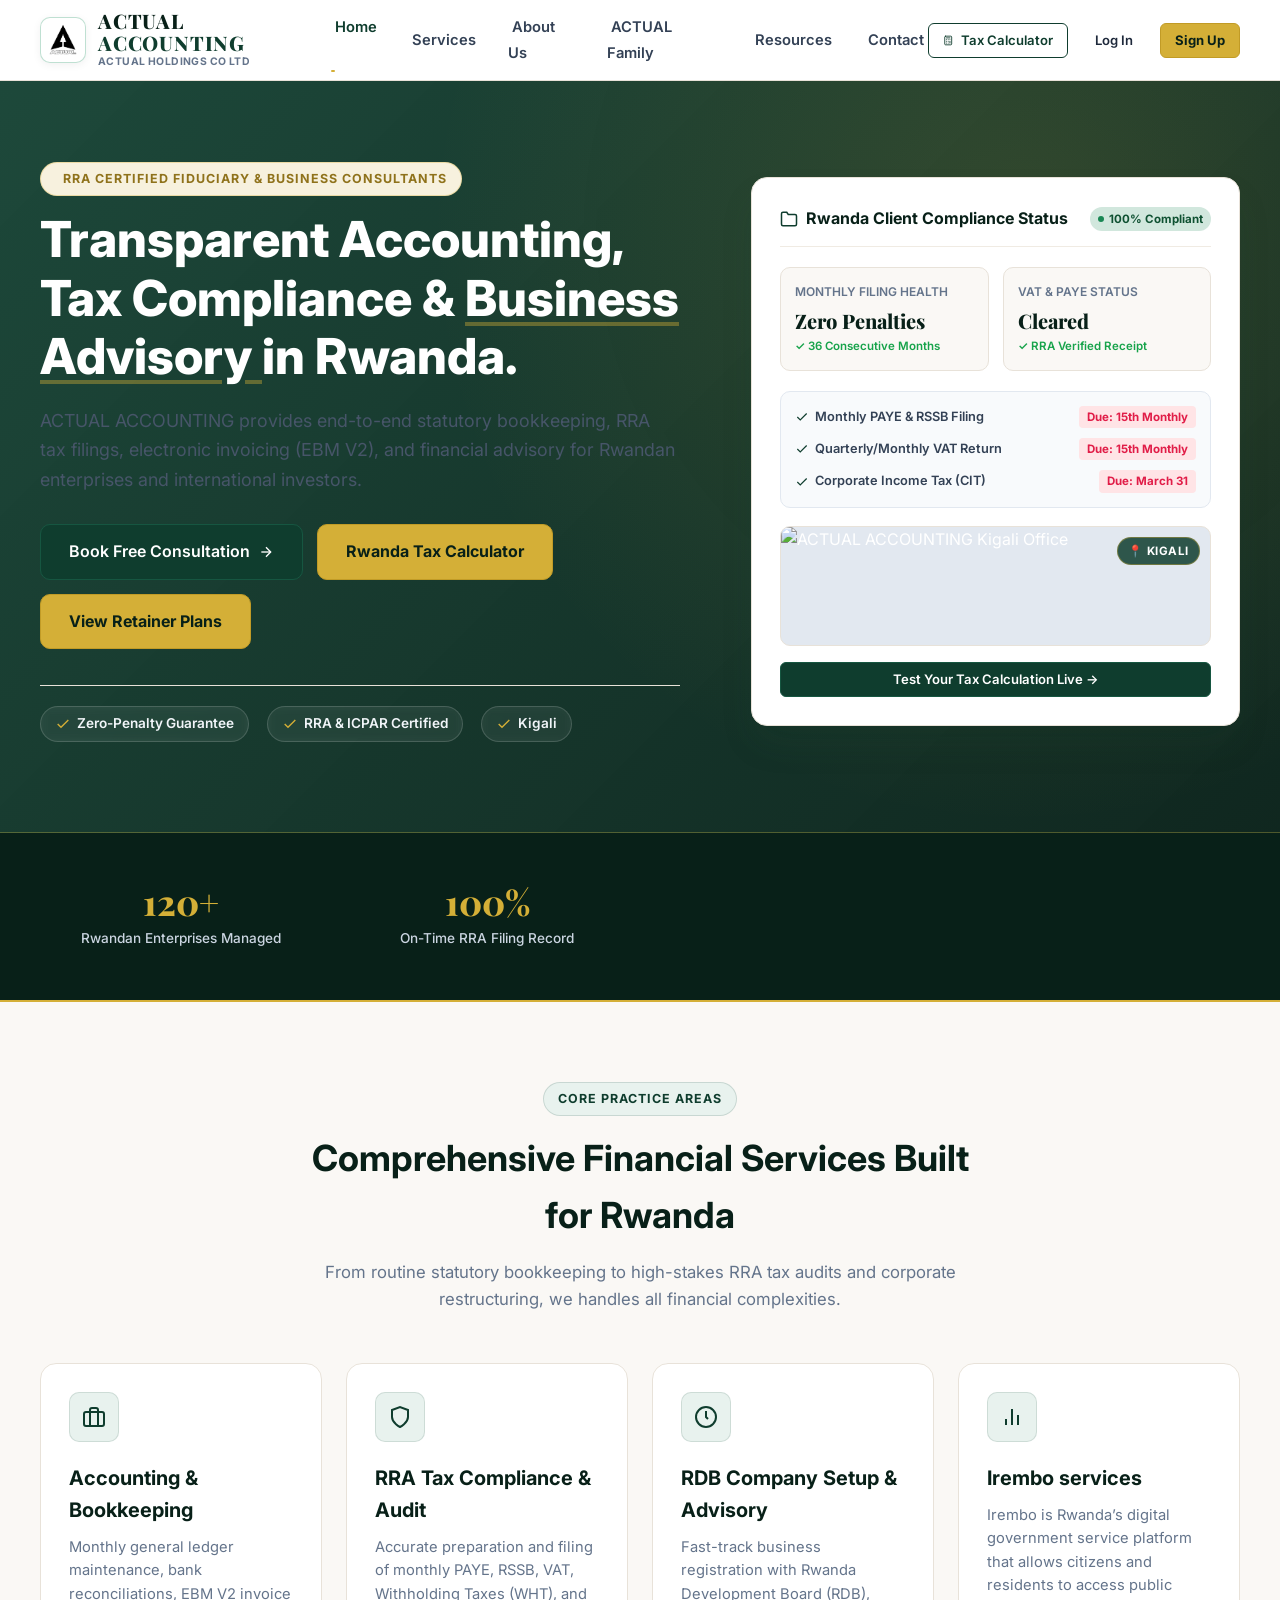
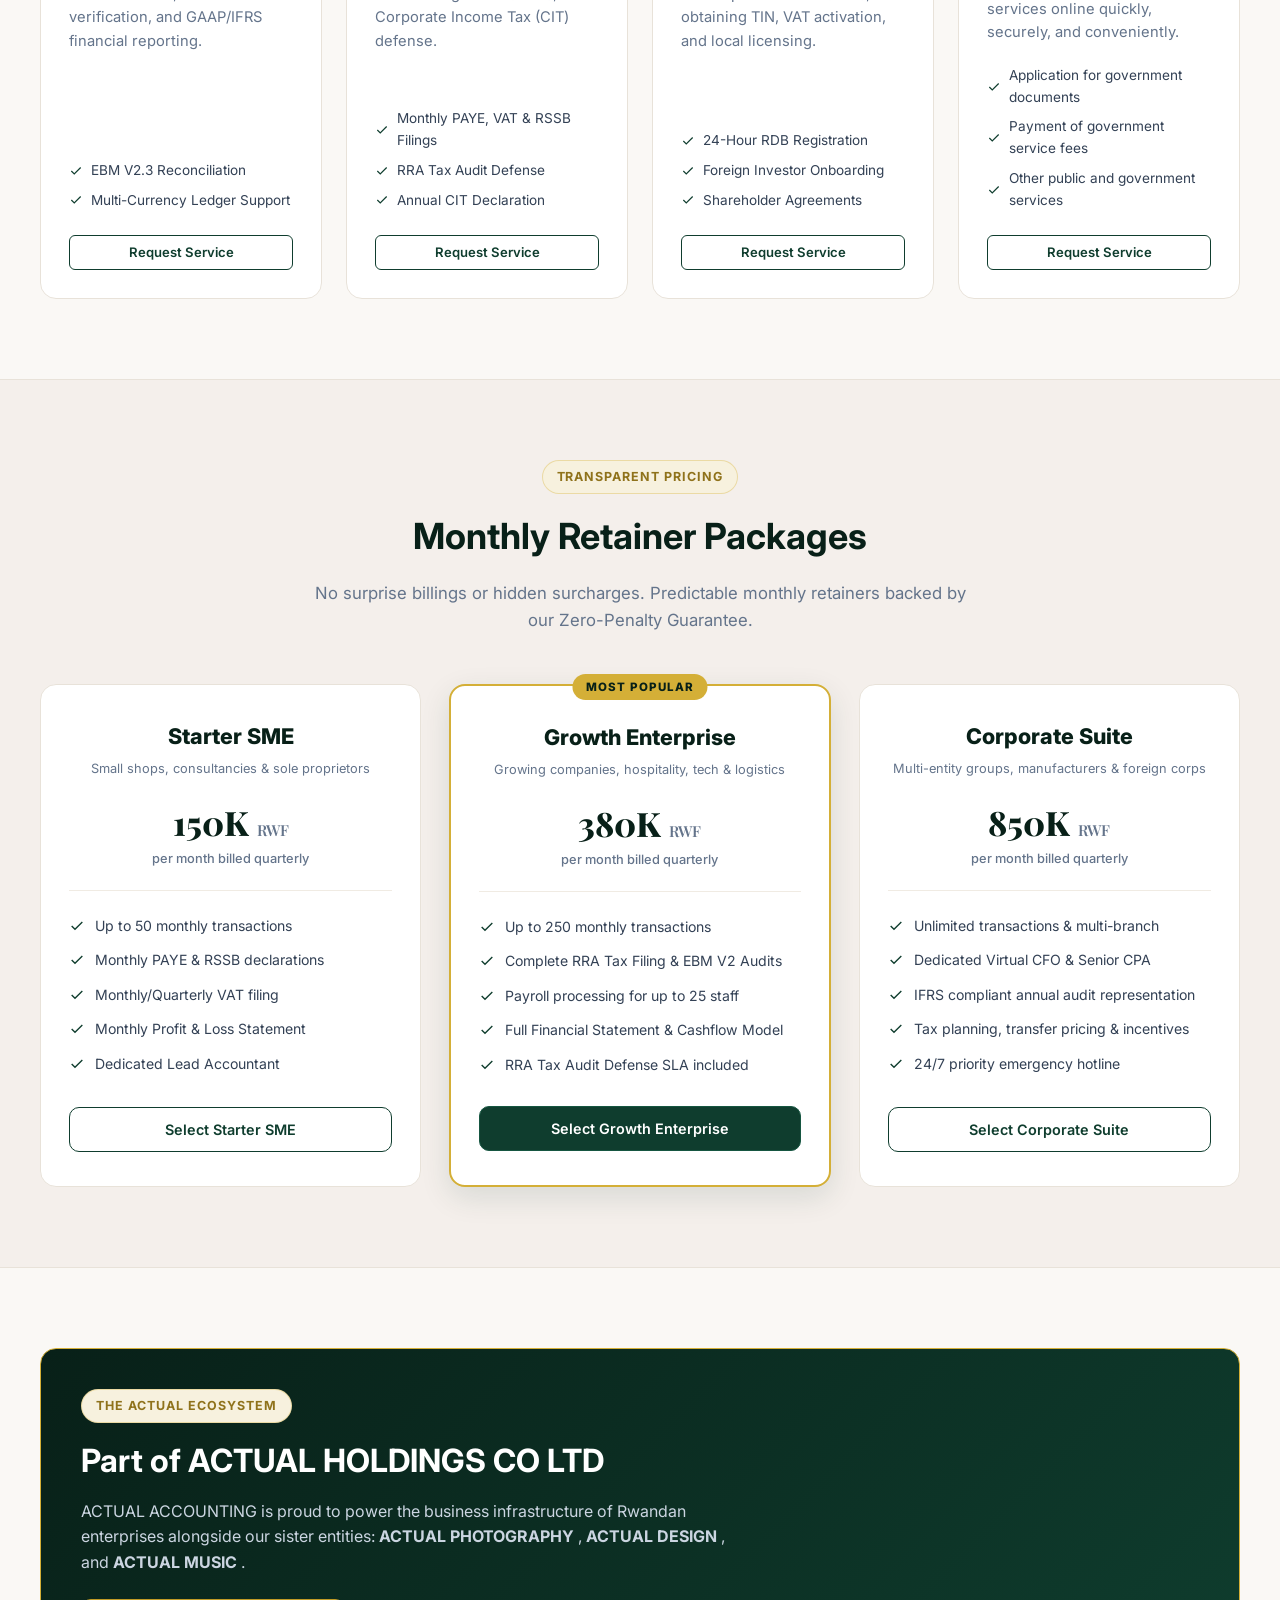
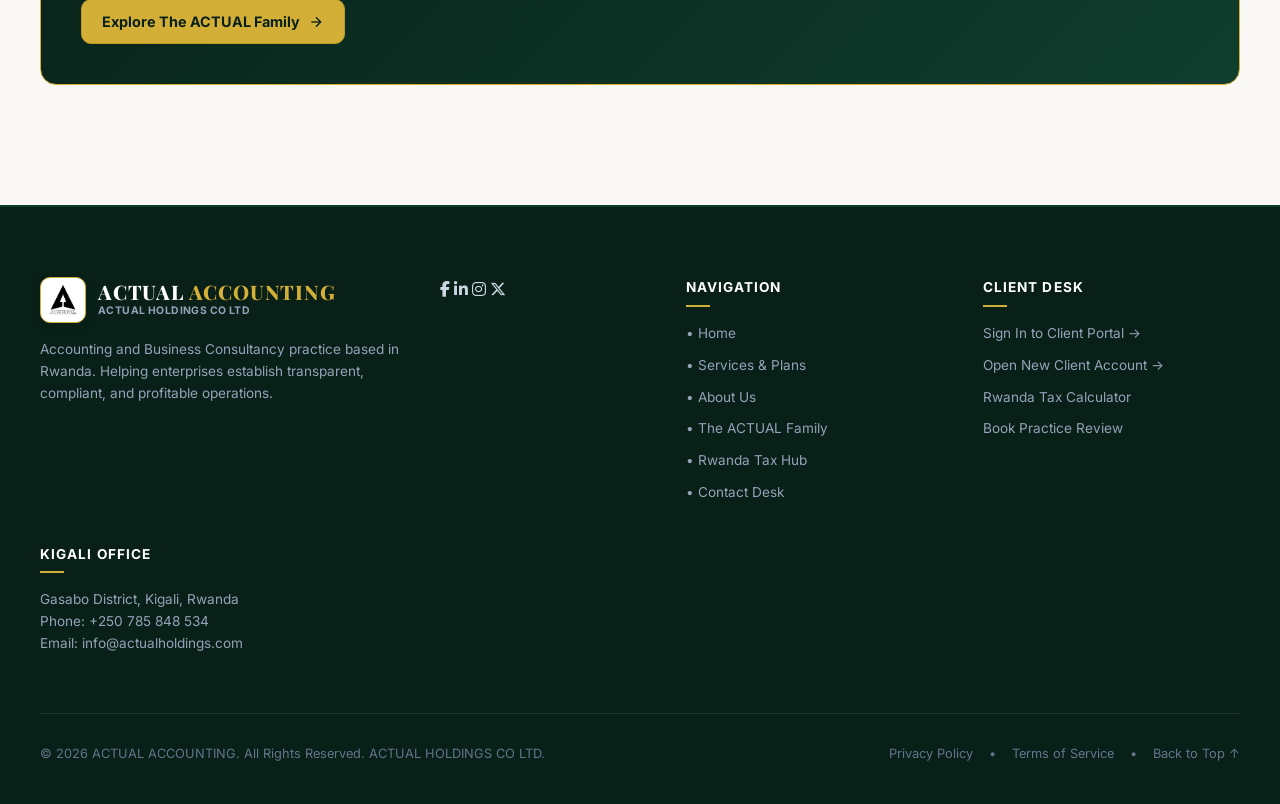
==== commit cecc0bd9: "Include Font Awesome and social media icons Added Font Awesome stylesheet and social media links." ====
--- a/index.html
+++ b/index.html
@@ -12,6 +12,13 @@
   <link href="https://fonts.googleapis.com" rel="preconnect"/>
   <link crossorigin="" href="https://fonts.gstatic.com" rel="preconnect"/>
   <link href="https://fonts.googleapis.com/css2?family=Inter:wght@300;400;500;600;700;800&amp;family=Playfair+Display:ital,wght@0,400;0,600;0,700;0,800;1,400;1,600&amp;display=swap" rel="stylesheet"/>
+  <link
+        rel="stylesheet"
+        href="https://cdnjs.cloudflare.com/ajax/libs/font-awesome/6.5.2/css/all.min.css"
+    >
+   <link rel="preconnect" href="https://fonts.googleapis.com">
+    <link rel="preconnect" href="https://fonts.gstatic.com" crossorigin>
+
   <link href="style.css" rel="stylesheet"/>
  </head>
  <body>
@@ -163,6 +170,14 @@
      <li>
       <a class="drawer-link" data-page="family" href="#family" onclick="navigateTo('family')">
        ACTUAL Family
+       <span>
+        →
+       </span>
+      </a>
+     </li>
+      <li>
+      <a class="drawer-link" data-page="faq" href="#faq" onclick="navigateTo('faq')">
+       FAQs
        <span>
         →
        </span>
@@ -2334,6 +2349,26 @@
        Accounting and Business Consultancy practice based in Rwanda. Helping enterprises establish transparent, compliant, and profitable operations.
       </p>
      </div>
+     <!--social medias-->
+     <div class="socials">
+
+                <a href="www.facebook.com" aria-label="Facebook">
+                    <i class="fa-brands fa-facebook-f"></i>
+                </a>
+
+                <a href="www.linkedin.com" aria-label="LinkedIn">
+                    <i class="fa-brands fa-linkedin-in"></i>
+                </a>
+
+                <a href="www.istagram.com" aria-label="Instagram">
+                    <i class="fa-brands fa-instagram"></i>
+                </a>
+
+                <a href="www.twitter.com" aria-label="X">
+                    <i class="fa-brands fa-x-twitter"></i>
+                </a>
+
+            </div>
      <!-- Col 2: Navigation Links -->
      <div>
       <div class="footer-col-title">
